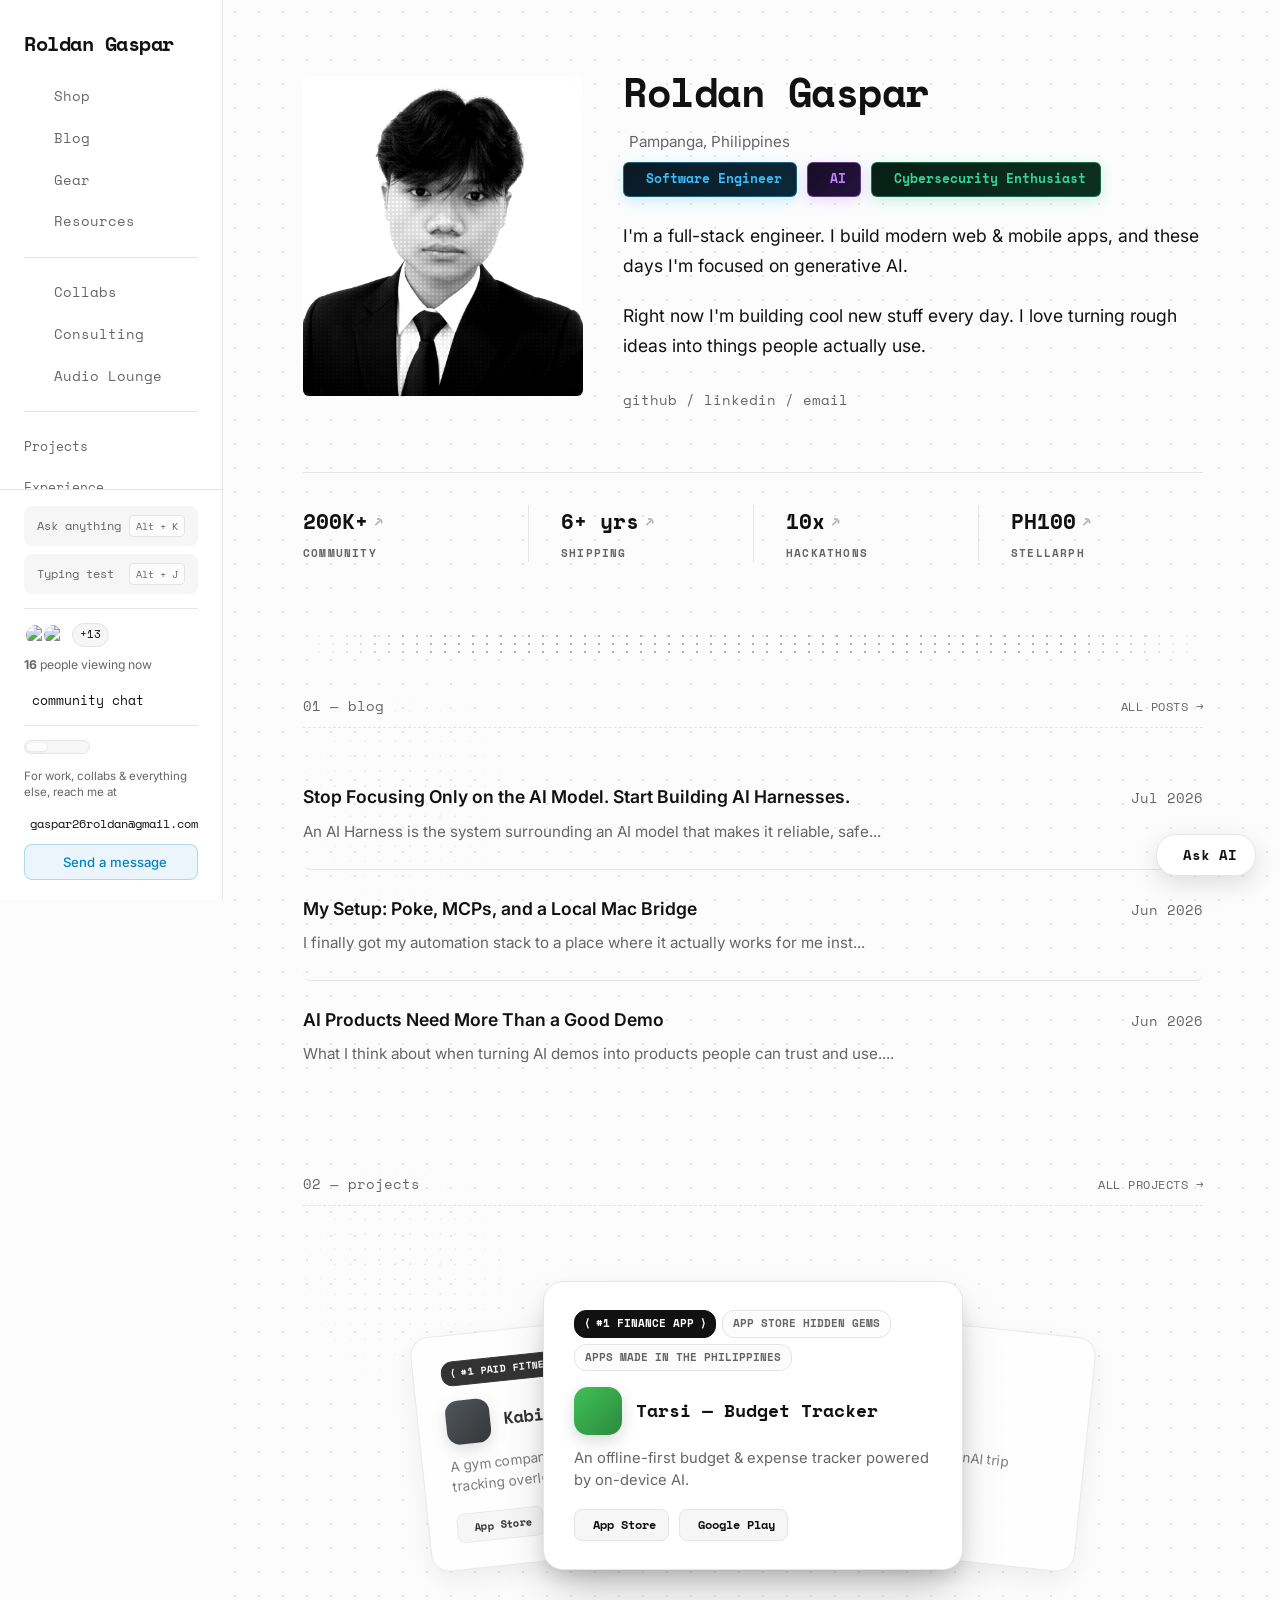
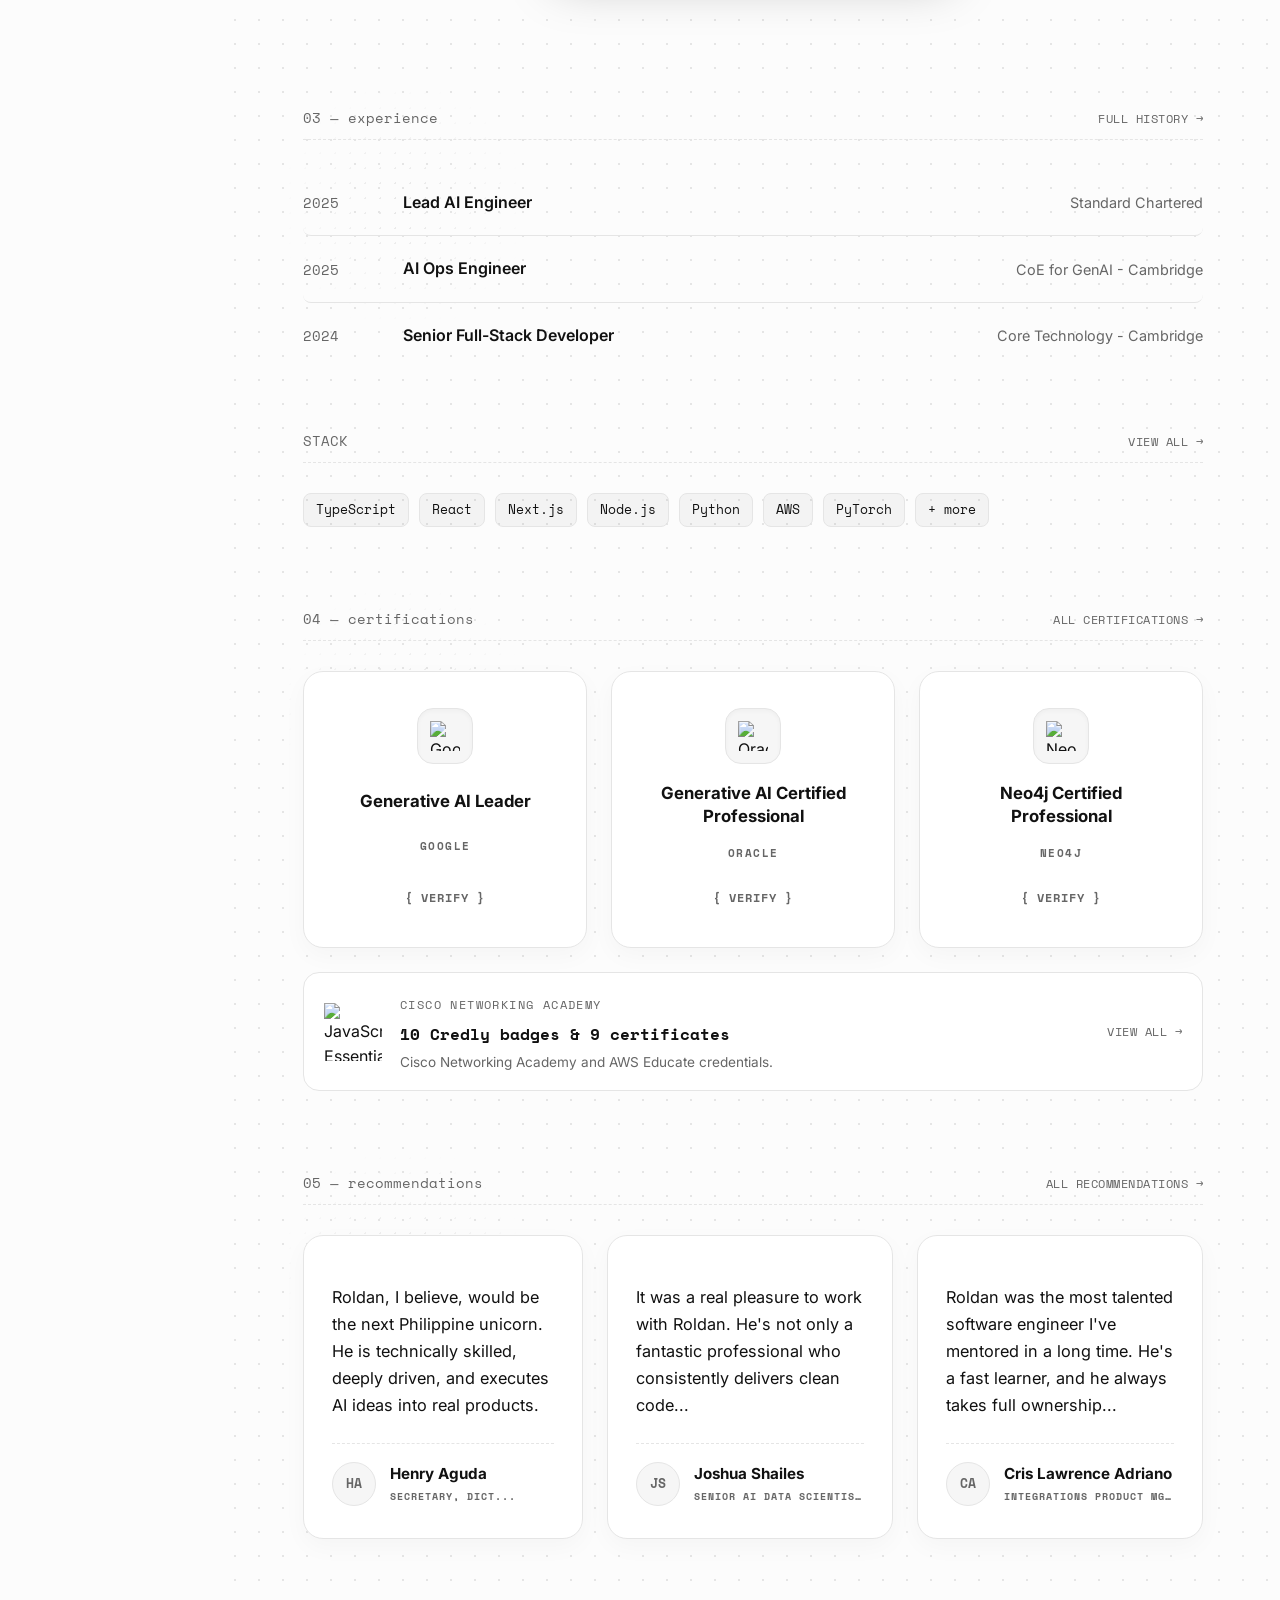
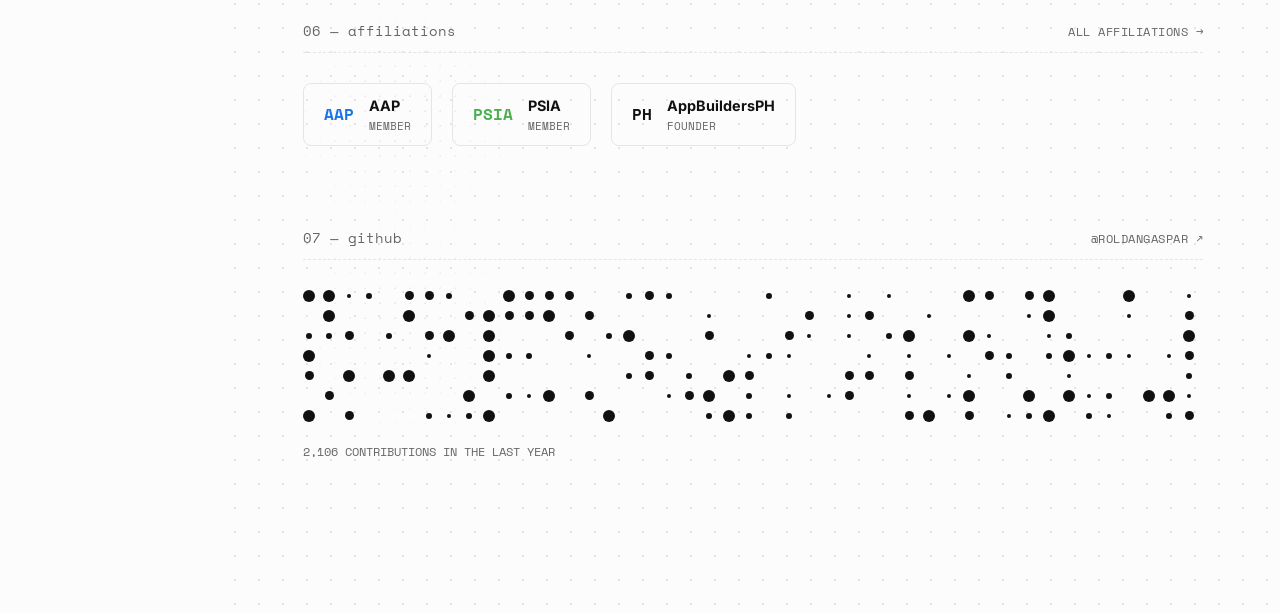
==== index.html @ acbb0603 "feat(phase-2): add dynamic contact form powered by Supabase" ====
<!DOCTYPE html>
<html lang="en" data-theme="light">
<head>
    <meta charset="UTF-8">
    <meta name="viewport" content="width=device-width, initial-scale=1.0">
    <title>Roldan Gaspar - Portfolio</title>
    <meta name="description" content="Roldan Gaspar — Software Engineer, AI, and Cybersecurity enthusiast based in Pampanga, Philippines. Explore projects, certifications, and soundscapes.">
    
    <!-- Open Graph / Facebook / LinkedIn -->
    <meta property="og:type" content="website">
    <meta property="og:url" content="https://roldangaspar.vercel.app/">
    <meta property="og:title" content="Roldan Gaspar - Software Engineer · AI · Cybersecurity">
    <meta property="og:description" content="Portfolio of Roldan Gaspar — Software Engineer, AI, and Cybersecurity enthusiast based in Pampanga, Philippines.">
    <meta property="og:image" content="https://roldangaspar.vercel.app/MyPic.webp">

    <!-- Twitter Cards -->
    <meta name="twitter:card" content="summary_large_image">
    <meta name="twitter:url" content="https://roldangaspar.vercel.app/">
    <meta name="twitter:title" content="Roldan Gaspar - Software Engineer · AI · Cybersecurity">
    <meta name="twitter:description" content="Portfolio of Roldan Gaspar — Software Engineer, AI, and Cybersecurity enthusiast based in Pampanga, Philippines.">
    <meta name="twitter:image" content="https://roldangaspar.vercel.app/MyPic.webp">

    <link rel="icon" type="image/png" href="MyPic.png">
    <link rel="shortcut icon" type="image/png" href="MyPic.png">
    <link rel="apple-touch-icon" href="MyPic.png">
    <link rel="preconnect" href="https://fonts.googleapis.com">
    <link rel="preconnect" href="https://fonts.gstatic.com" crossorigin>
    <link href="https://fonts.googleapis.com/css2?family=Inter:wght@400;500;600&family=Space+Mono:ital,wght@0,400;0,700;1,400&display=swap" rel="stylesheet">
    <script src="https://unpkg.com/@phosphor-icons/web"></script>
    <link rel="stylesheet" href="src/css/main.css">
</head>
<body>
    <!-- Mobile Sticky Top Bar -->
    <header class="mobile-header-bar">
        <a href="#/" class="mobile-logo">Roldan Gaspar</a>
        <div class="mobile-header-actions">
            <button id="mobile-menu-toggle" class="mobile-btn" aria-label="Toggle Navigation Menu">
                <i class="ph ph-list"></i>
            </button>
        </div>
    </header>

    <div class="app-container">
        <!-- Sidebar -->
        <aside class="sidebar">
            <div class="sidebar-header">
                <a href="#/" class="logo-link">
                    <h1>Roldan Gaspar</h1>
                </a>
            </div>
            <div class="sidebar-scrollable">
            
            <nav class="sidebar-nav">
                <ul>
                    <li><a href="#/shop"><span class="icon"><i class="ph ph-shopping-bag"></i></span> Shop</a></li>
                    <li><a href="#/blog"><span class="icon"><i class="ph ph-file-text"></i></span> Blog</a></li>
                    <li><a href="#/gear"><span class="icon"><i class="ph ph-desktop"></i></span> Gear</a></li>
                    <li><a href="#/resources"><span class="icon"><i class="ph ph-books"></i></span> Resources</a></li>
                </ul>
                <div class="nav-divider"></div>
                <ul>
                    <li><a href="#/collabs"><span class="icon"><i class="ph ph-users"></i></span> Collabs</a></li>
                    <li><a href="#/consulting"><span class="icon"><i class="ph ph-briefcase"></i></span> Consulting</a></li>
                    <li><a href="#/audio"><span class="icon"><i class="ph ph-headphones"></i></span> Audio Lounge</a></li>
                </ul>
                <div class="nav-divider"></div>
                <ul class="section-links">
                    <li><a href="#/projects">Projects</a></li>
                    <li><a href="#/experience">Experience</a></li>
                    <li><a href="#/stack">Stack</a></li>
                    <li><a href="#/certifications">Certifications</a></li>
                    <li><a href="#/recommendations">Recommendations</a></li>
                    <li><a href="#affiliations">Affiliations</a></li>
                </ul>
            </nav>
            </div>

            <div class="sidebar-fixed-bottom">
                <div class="sidebar-widgets">
                    <button class="widget-btn">
                    <span>Ask anything</span>
                    <span class="kbd">Alt + K</span>
                </button>
                <button class="widget-btn">
                    <span>Typing test</span>
                    <span class="kbd">Alt + J</span>
                </button>
                </div>

                <div class="sidebar-divider"></div>

                <div class="sidebar-community">
                    <div class="avatars">
                    <img src="https://ui-avatars.com/api/?name=User&background=random" alt="Avatar">
                    <img src="https://ui-avatars.com/api/?name=User2&background=random" alt="Avatar">
                    <span class="avatar-count">+13</span>
                </div>
                <p class="community-status"><strong>16</strong> people viewing now</p>
                <a href="#" class="community-chat-link"><span class="icon"><i class="ph ph-chat-circle"></i></span> community chat</a>
                </div>

                <div class="sidebar-divider"></div>

                <div class="sidebar-footer">
                    <div class="theme-toggles">
                        <div class="theme-group">
                            <button class="theme-btn" data-set-theme="system"><i class="ph ph-desktop"></i></button>
                            <button class="theme-btn active" data-set-theme="light"><i class="ph ph-sun"></i></button>
                            <button class="theme-btn" data-set-theme="dark"><i class="ph ph-moon"></i></button>
                        </div>
                        <button class="theme-btn sound-btn" id="soundscape-toggle-btn" title="Toggle Lo-Fi Ambient Soundscape"><i class="ph ph-speaker-slash"></i></button>
                    </div>
                    <p class="contact-text">For work, collabs & everything else, reach me at</p>
                    <a href="mailto:gaspar26roldan@gmail.com" class="contact-email"><span class="icon"><i class="ph ph-envelope-simple"></i></span> gaspar26roldan@gmail.com</a>
                    <button id="open-contact-modal-btn" class="sidebar-contact-btn">
                        <i class="ph-fill ph-paper-plane-tilt"></i> Send a message
                    </button>
                </div>
            </div>
        </aside>

        <!-- Main Content -->
        <main class="main-content">
            <div class="container">
                
                <!-- Dynamic SPA Content -->
                <div id="router-view"></div>
            </div>
        </main>
    </div>

    <!-- Floating AI Chatbot Widget -->
    <div class="ai-widget-container">
        <button id="ai-widget-btn" class="ai-widget-trigger" aria-label="Ask Roldan's AI Assistant">
            <i class="ph-fill ph-sparkle"></i>
            <span class="ai-label">Ask AI</span>
        </button>

        <div id="ai-chat-drawer" class="ai-chat-drawer">
            <div class="ai-drawer-header">
                <div class="ai-avatar">
                    <i class="ph-fill ph-robot"></i>
                </div>
                <div class="ai-title-info">
                    <h3>Roldan's AI Assistant</h3>
                    <span class="online-status">● Online</span>
                </div>
                <button id="ai-drawer-close" class="ai-close-btn"><i class="ph ph-x"></i></button>
            </div>
            
            <div id="ai-chat-messages" class="ai-chat-messages">
                <div class="ai-msg bot">
                    👋 Hi! I'm Roldan's AI Assistant. Ask me anything about his experience, projects, skills, or shop templates!
                </div>
                <div class="ai-chips">
                    <button class="chip-btn" data-q="What are Roldan's top skills?">⚡ Top Skills</button>
                    <button class="chip-btn" data-q="What projects has Roldan built?">🚀 Top Projects</button>
                    <button class="chip-btn" data-q="How can I contact Roldan?">📧 Contact Info</button>
                    <button class="chip-btn" data-q="Is Roldan available for consulting?">💼 Consulting</button>
                </div>
            </div>

            <div class="ai-drawer-footer">
                <input type="text" id="ai-user-input" placeholder="Ask AI about Roldan..." maxlength="100">
                <button id="ai-send-btn"><i class="ph-fill ph-paper-plane-right"></i></button>
            </div>
        </div>
    </div>

    <script src="https://cdn.jsdelivr.net/npm/@supabase/supabase-js@2"></script>
    <script src="src/js/data.js"></script>
    <script src="src/js/components/github-graph.js"></script>
    <script src="src/js/utils/audio.js"></script>
    <script src="src/js/utils/scroll.js"></script>
    <script src="src/js/utils/effects.js"></script>
    <script src="src/js/utils/theme.js"></script>
    <script src="src/js/utils/supabase-client.js"></script>
    <script src="src/js/utils/modals.js"></script>
    <script src="src/js/utils/ai-bot.js"></script>
    <script src="src/js/utils/command-palette.js"></script>
    <script src="src/js/views/home.js"></script>
    <script src="src/js/views/projects-all.js"></script>
    <script src="src/js/views/project-detail.js"></script>
    <script src="src/js/views/experience-all.js"></script>
    <script src="src/js/views/stack-all.js"></script>
    <script src="src/js/views/certifications-all.js"></script>
    <script src="src/js/views/recommendations-all.js"></script>
    <script src="src/js/views/shop.js"></script>
    <script src="src/js/views/shop-detail.js"></script>
    <script src="src/js/views/blog.js"></script>
    <script src="src/js/views/gear.js"></script>
    <script src="src/js/views/resources.js"></script>
    <script src="src/js/views/collabs.js"></script>
    <script src="src/js/views/consulting.js"></script>
    <script src="src/js/views/audio-lounge.js"></script>
    <script src="src/js/router.js"></script>
    <script src="src/js/app.js"></script>
</body>
</html>
---- src/css/main.css ----
/* ==========================================
   MASTER STYLESHEET
   ========================================== */

@import 'tokens.css';
@import 'layout.css';
@import 'components.css';
@import 'views.css';
@import 'animations.css';
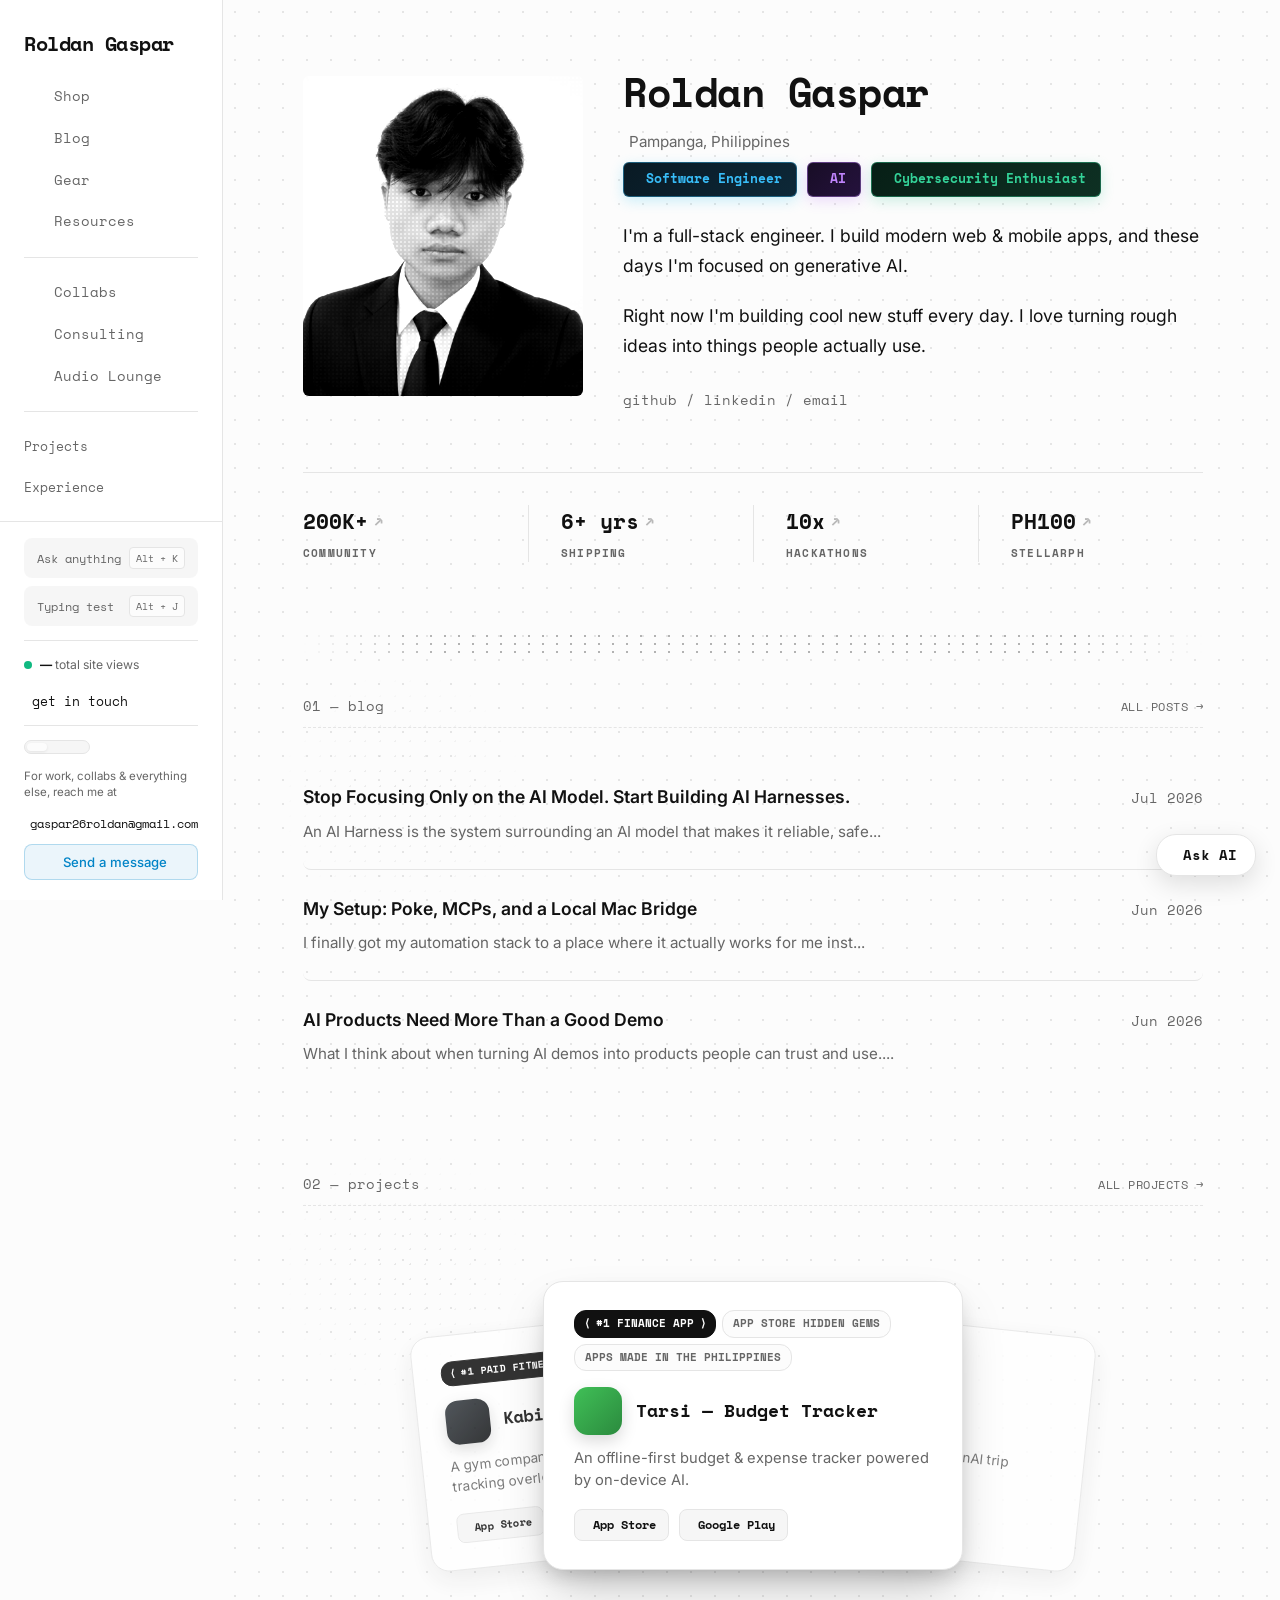
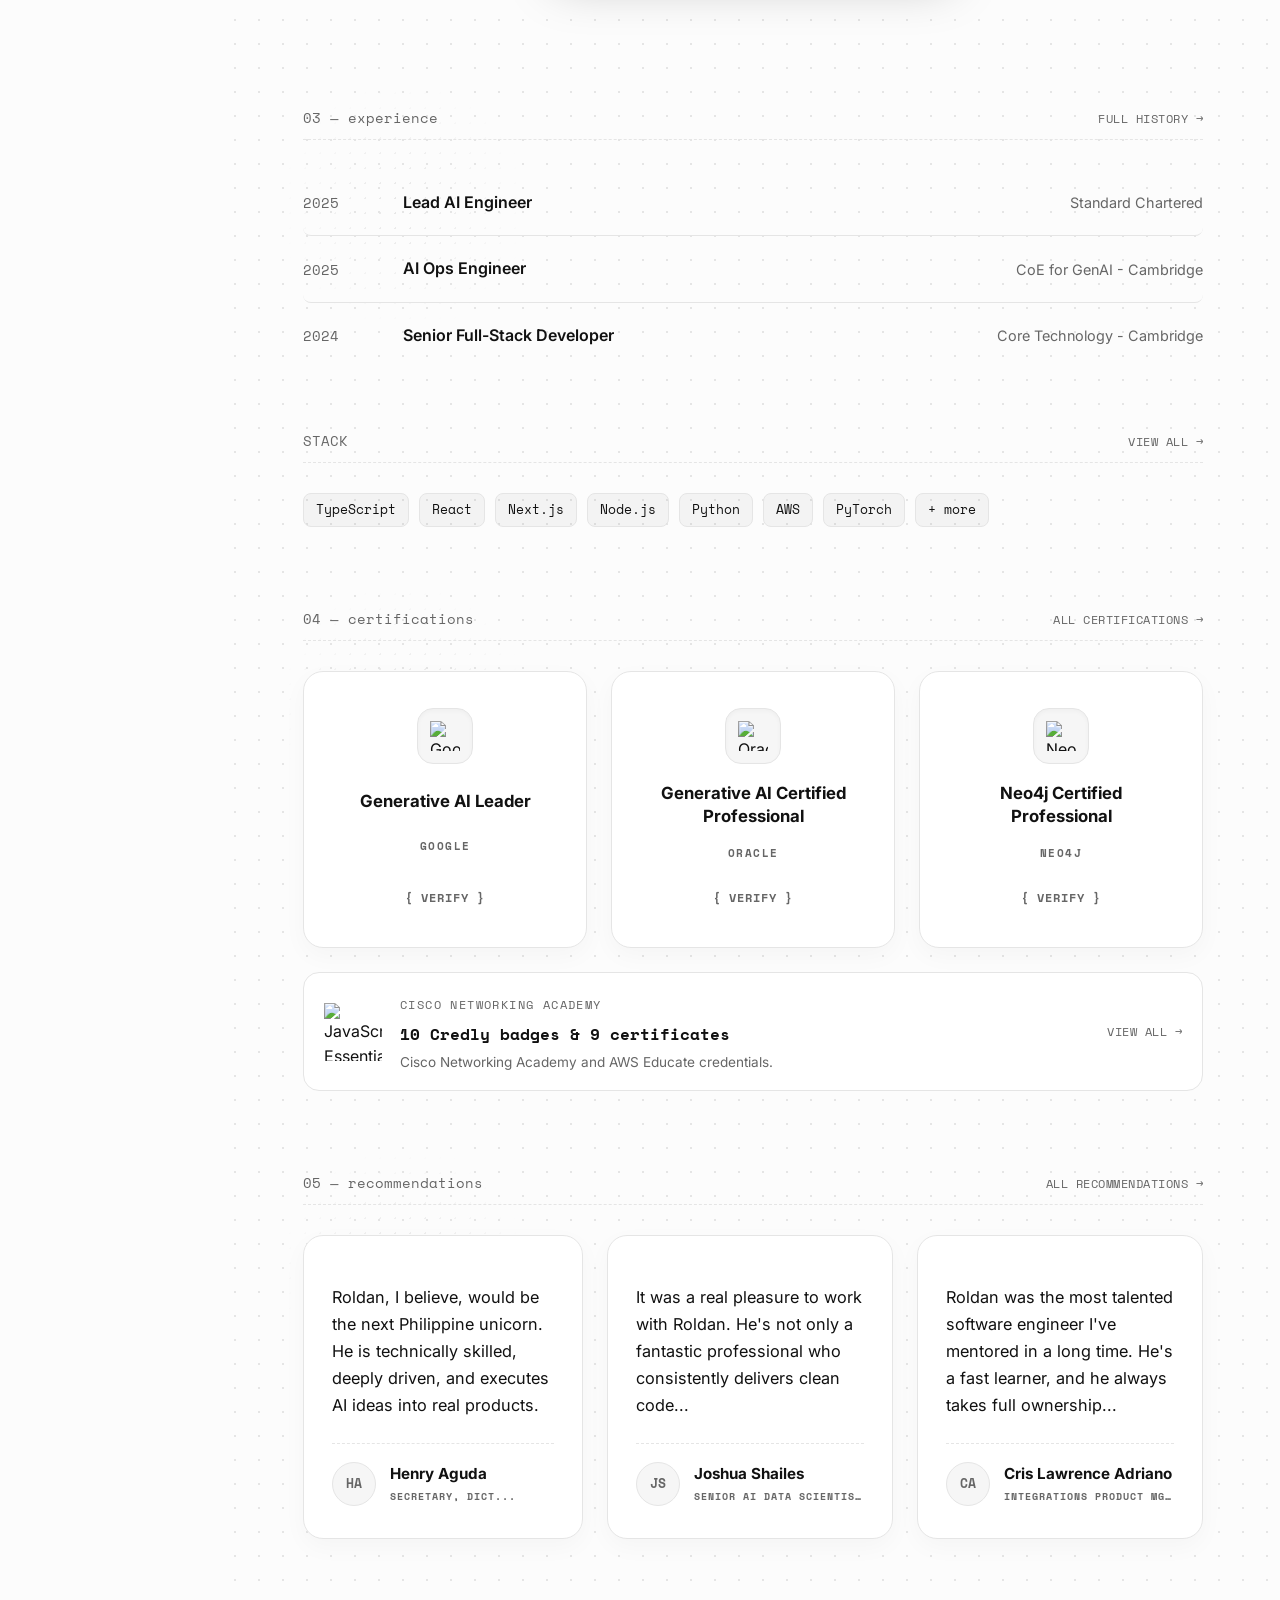
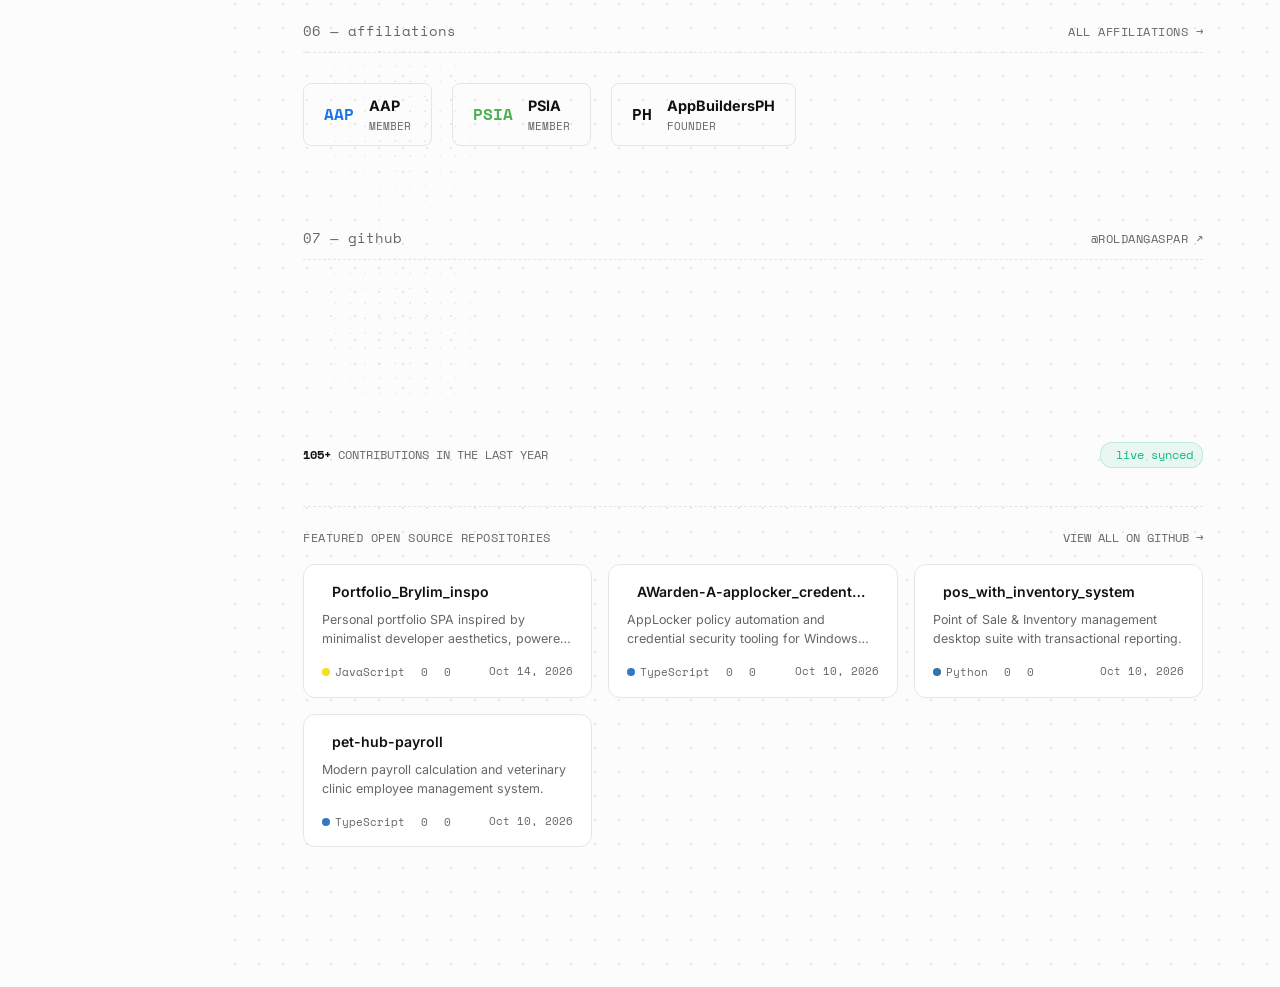
==== commit 843ab73f: "feat(phase-3): add real visitor counter and live GitHub activity integration" ====
--- a/index.html
+++ b/index.html
@@ -90,13 +90,13 @@
                 <div class="sidebar-divider"></div>
 
                 <div class="sidebar-community">
-                    <div class="avatars">
-                    <img src="https://ui-avatars.com/api/?name=User&background=random" alt="Avatar">
-                    <img src="https://ui-avatars.com/api/?name=User2&background=random" alt="Avatar">
-                    <span class="avatar-count">+13</span>
-                </div>
-                <p class="community-status"><strong>16</strong> people viewing now</p>
-                <a href="#" class="community-chat-link"><span class="icon"><i class="ph ph-chat-circle"></i></span> community chat</a>
+                    <div class="community-status-row">
+                        <span class="pulse-indicator" title="Live Analytics Active"></span>
+                        <p class="community-status"><strong id="site-visitor-counter">—</strong> total site views</p>
+                    </div>
+                    <button class="community-chat-link" id="sidebar-quick-chat-btn" data-open-contact="General Inquiry">
+                        <span class="icon"><i class="ph ph-chat-circle"></i></span> get in touch
+                    </button>
                 </div>
 
                 <div class="sidebar-divider"></div>
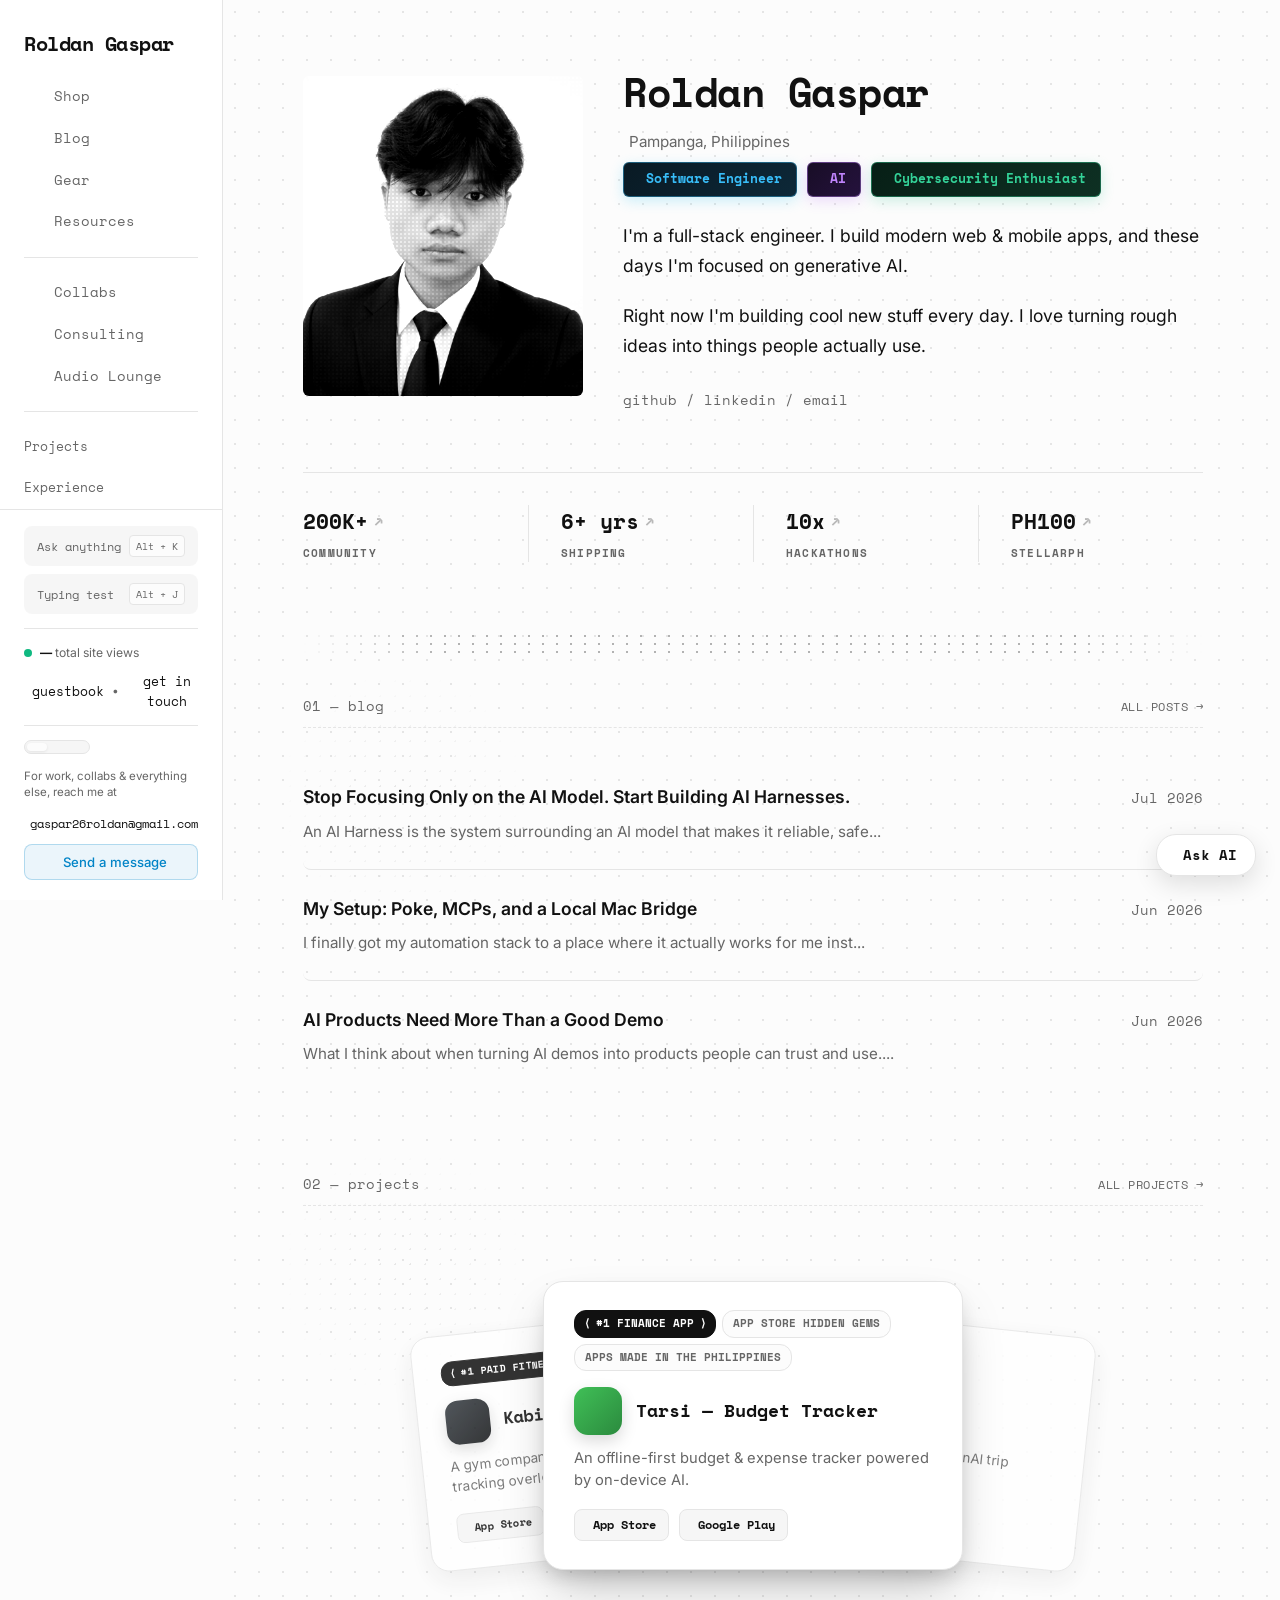
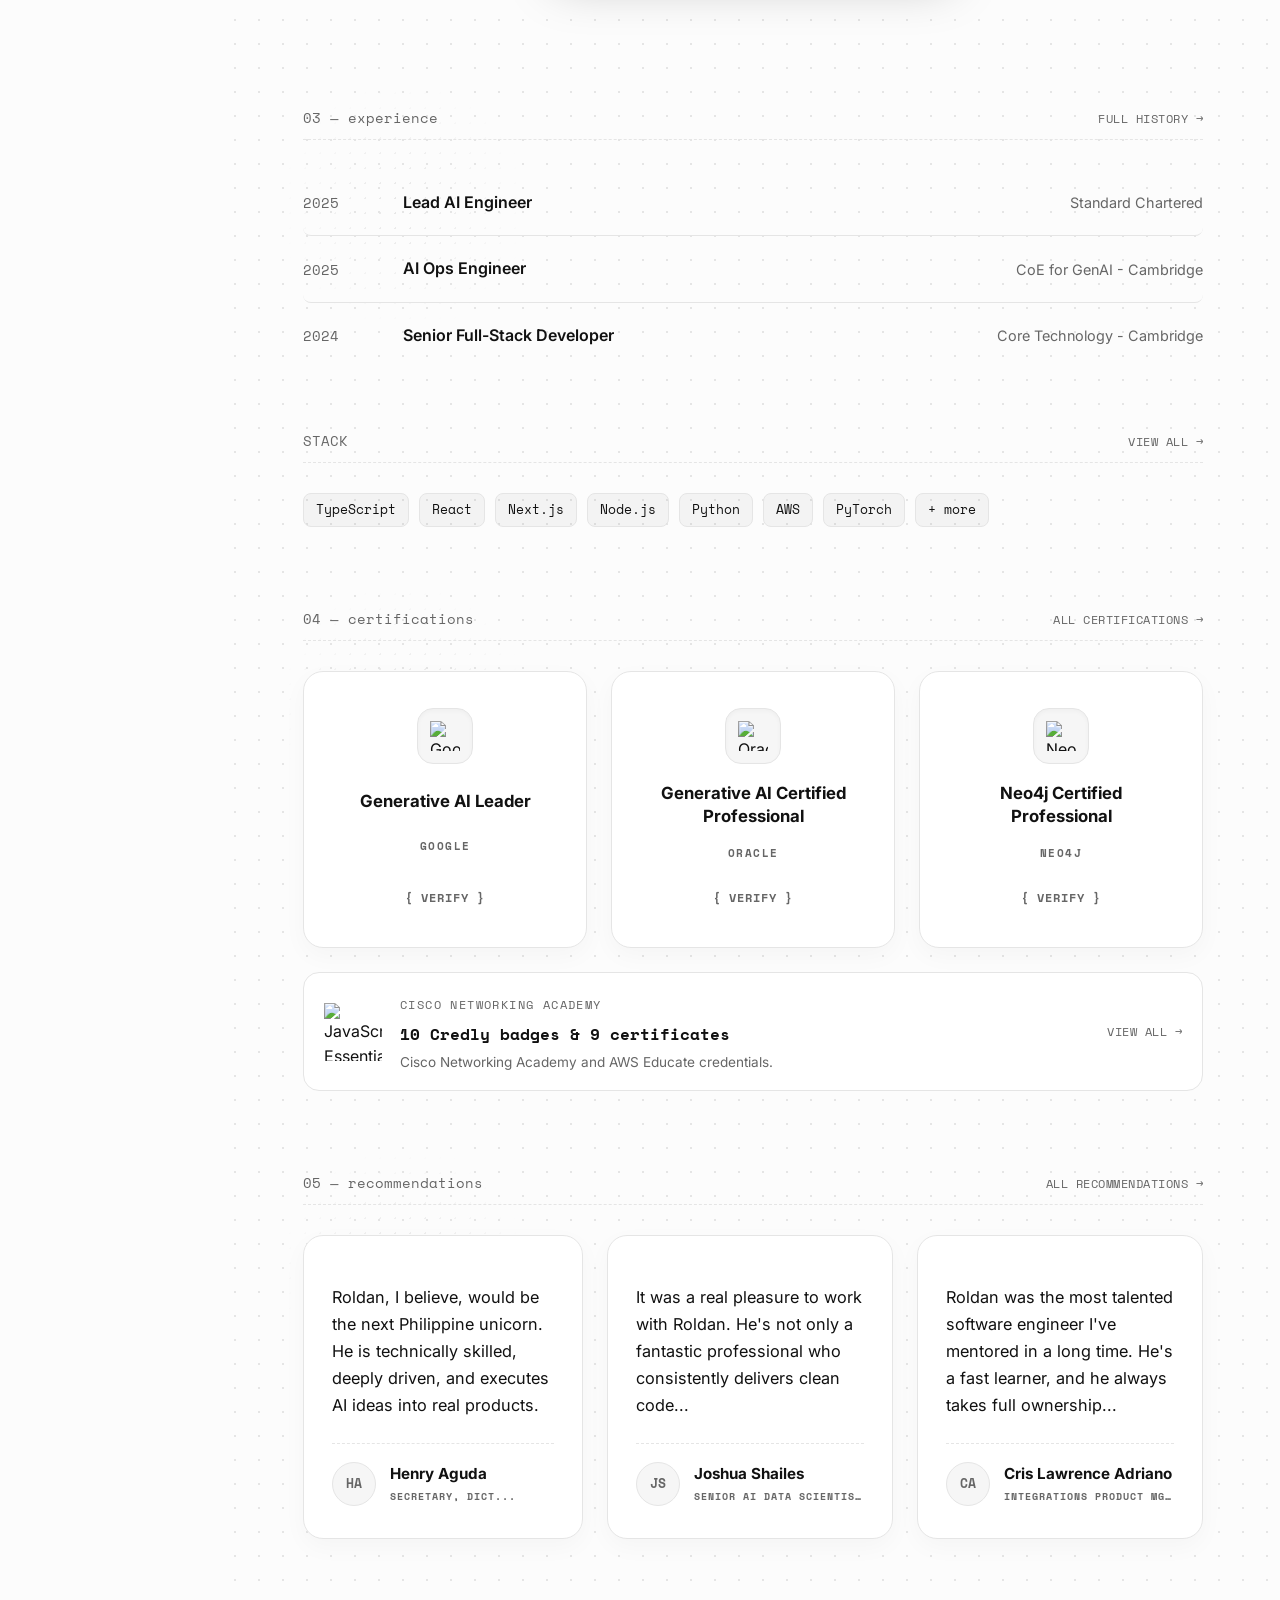
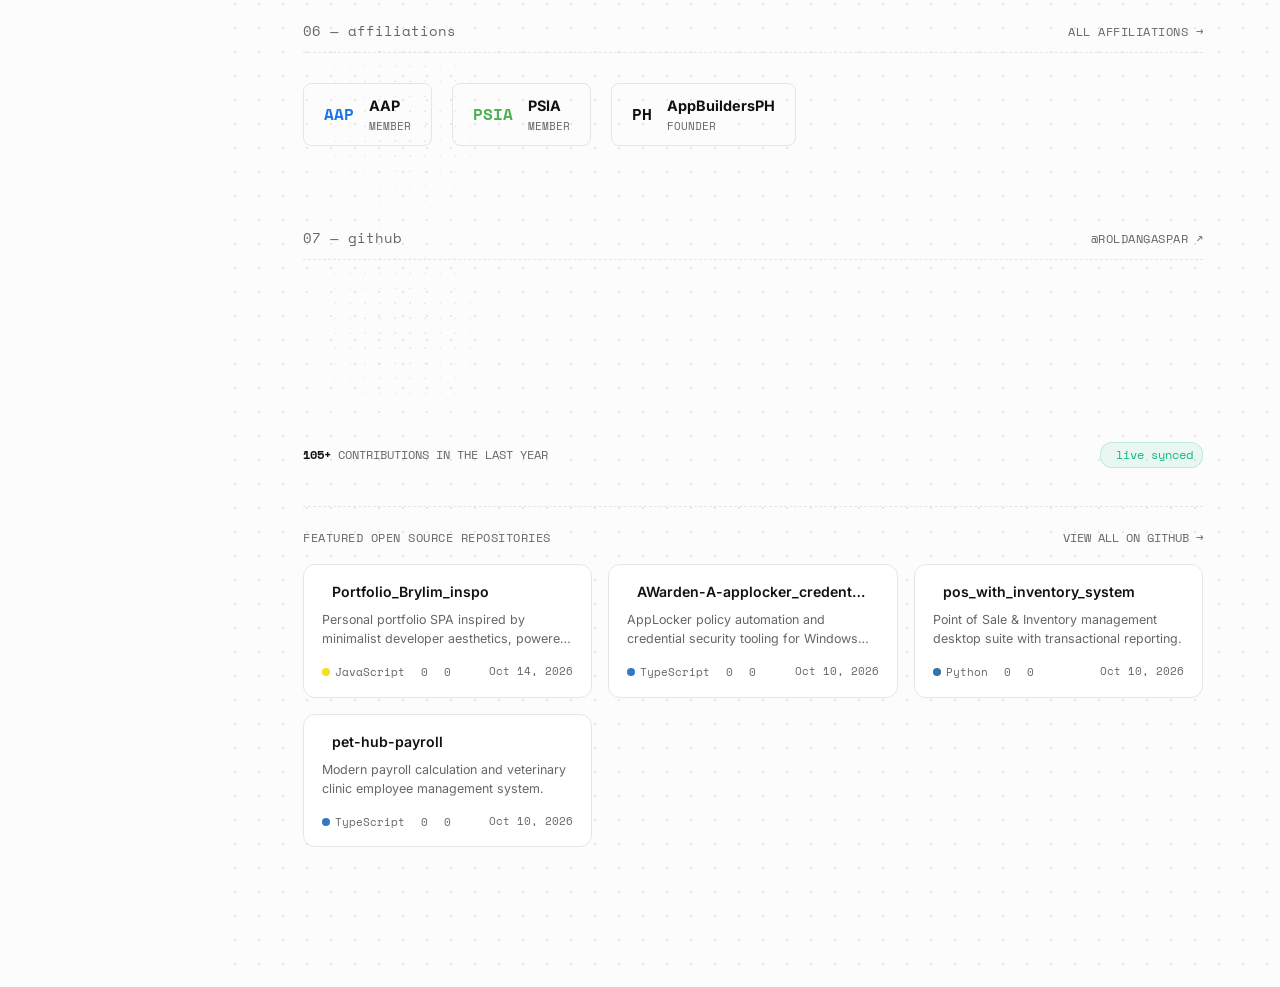
==== commit 0305620a: "feat(phase-5): add interactive developer guestbook and binaural audio soundscape" ====
--- a/index.html
+++ b/index.html
@@ -94,9 +94,15 @@
                         <span class="pulse-indicator" title="Live Analytics Active"></span>
                         <p class="community-status"><strong id="site-visitor-counter">—</strong> total site views</p>
                     </div>
-                    <button class="community-chat-link" id="sidebar-quick-chat-btn" data-open-contact="General Inquiry">
-                        <span class="icon"><i class="ph ph-chat-circle"></i></span> get in touch
-                    </button>
+                    <div class="community-action-row">
+                        <button class="community-chat-link" id="sidebar-guestbook-btn" title="View & Sign Developer Guestbook">
+                            <span class="icon"><i class="ph ph-book-bookmark"></i></span> guestbook
+                        </button>
+                        <span class="community-sep">&bull;</span>
+                        <button class="community-chat-link" id="sidebar-quick-chat-btn" data-open-contact="General Inquiry">
+                            <span class="icon"><i class="ph ph-chat-circle"></i></span> get in touch
+                        </button>
+                    </div>
                 </div>
 
                 <div class="sidebar-divider"></div>
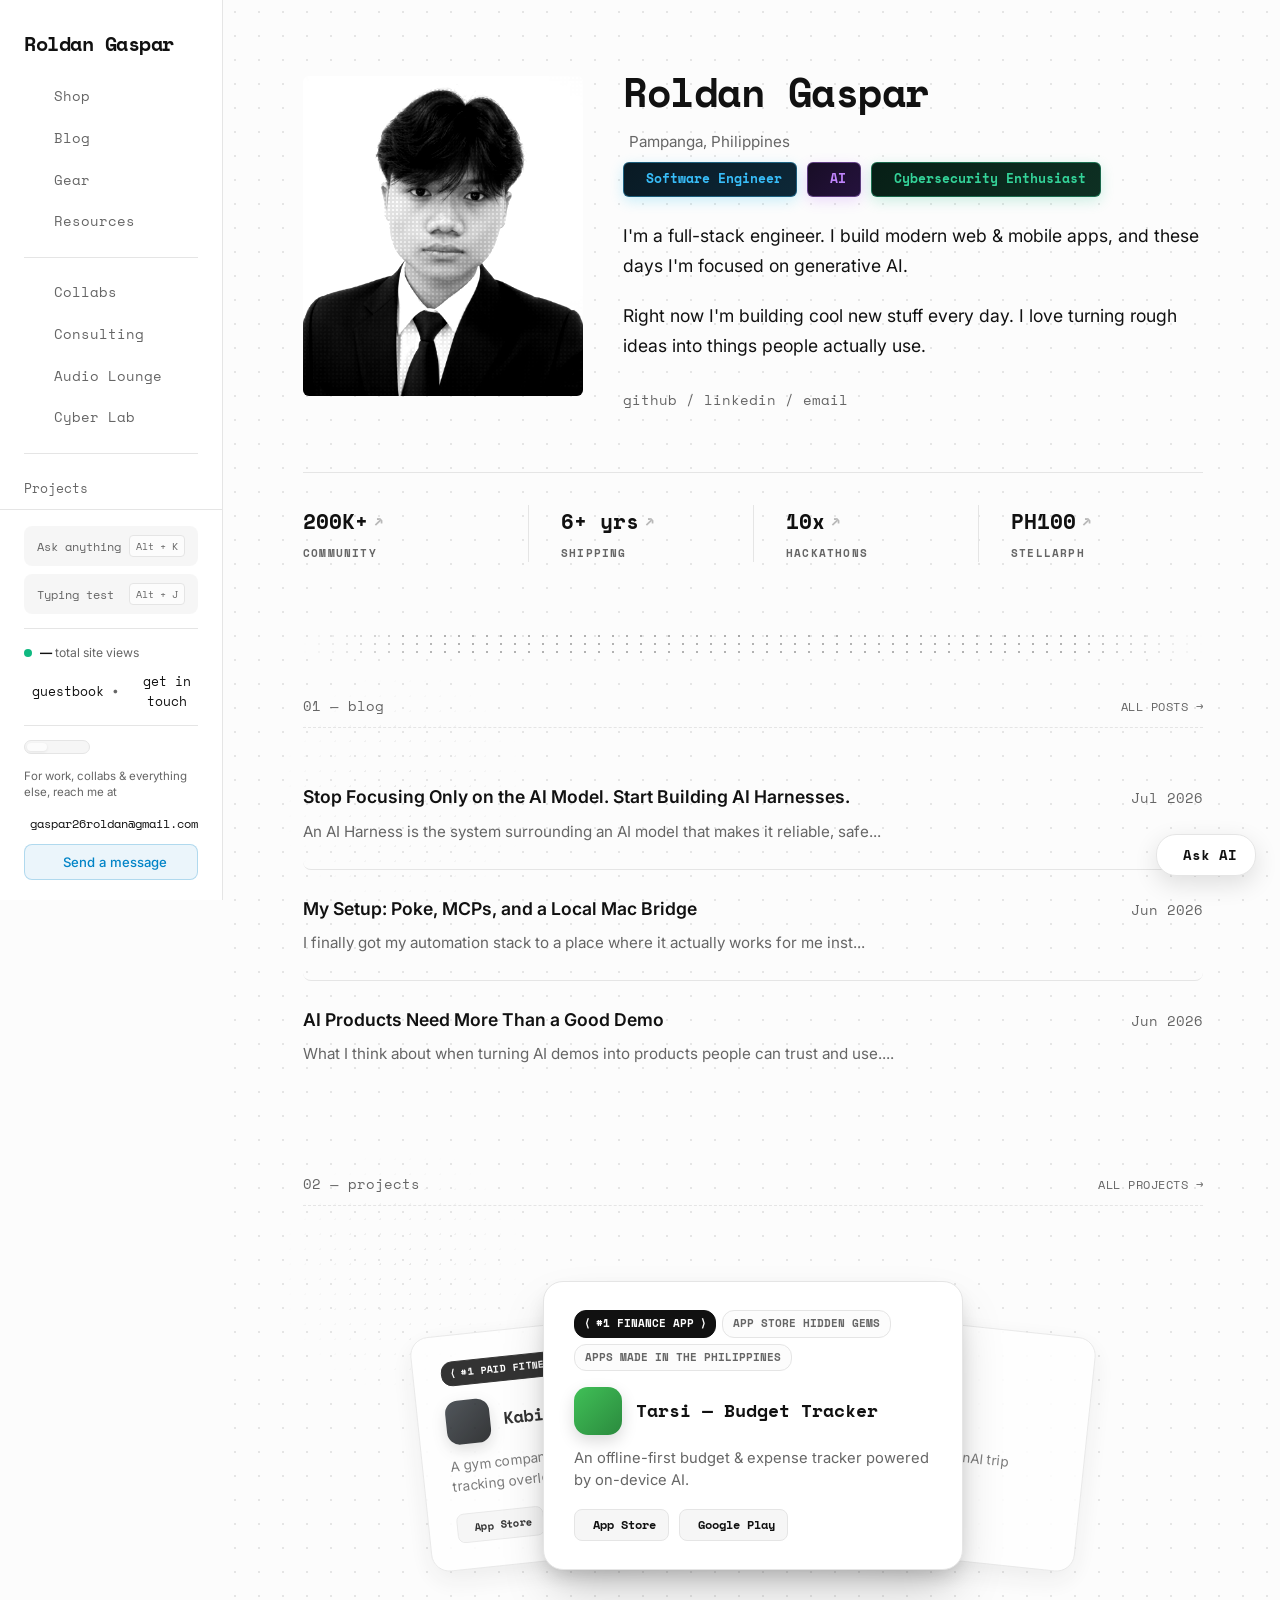
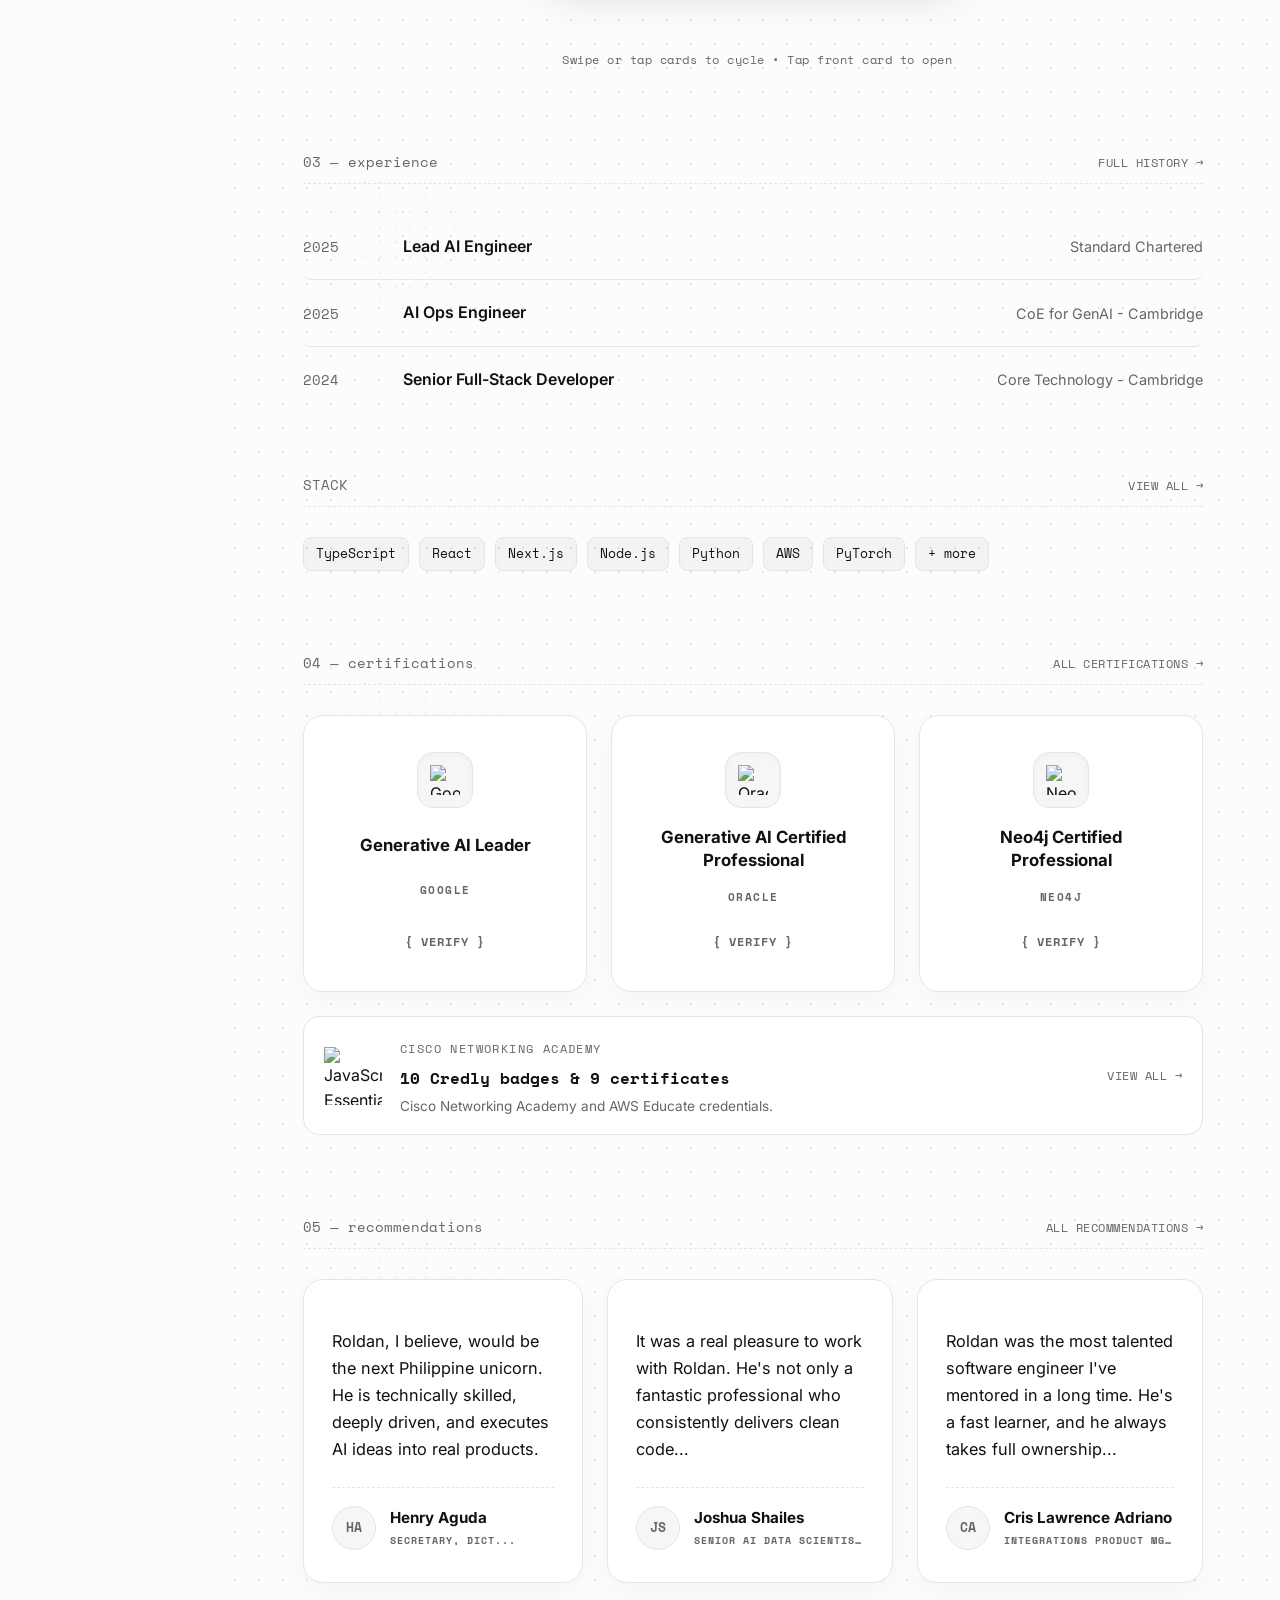
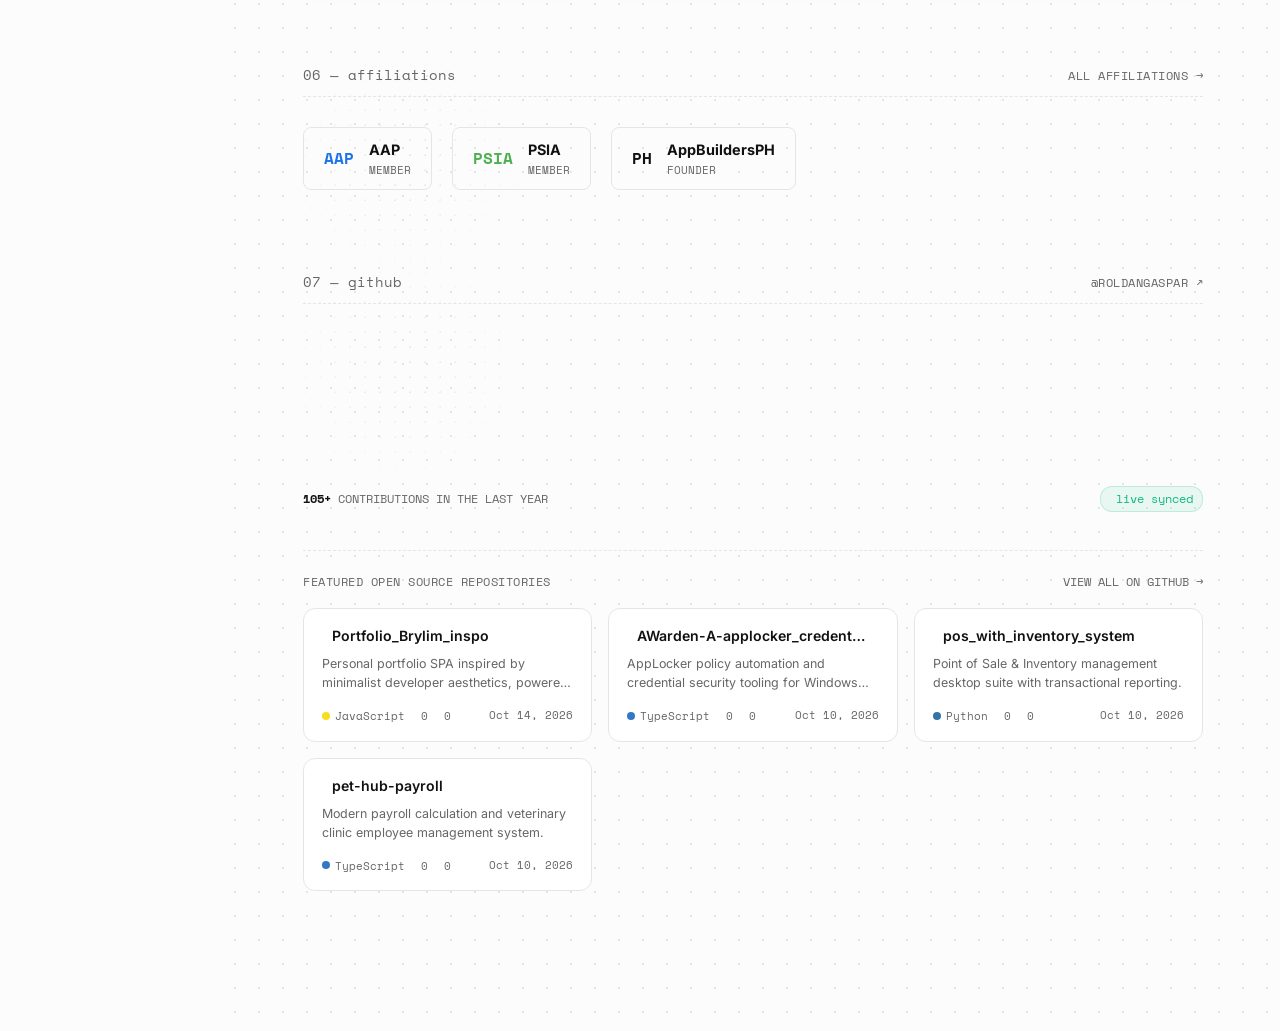
==== commit d505efb0: "feat(ui): add interactive CyberOps & Network Defense Lab (#/cyber-lab)" ====
--- a/index.html
+++ b/index.html
@@ -62,6 +62,7 @@
                     <li><a href="#/collabs"><span class="icon"><i class="ph ph-users"></i></span> Collabs</a></li>
                     <li><a href="#/consulting"><span class="icon"><i class="ph ph-briefcase"></i></span> Consulting</a></li>
                     <li><a href="#/audio"><span class="icon"><i class="ph ph-headphones"></i></span> Audio Lounge</a></li>
+                    <li><a href="#/cyber-lab"><span class="icon"><i class="ph ph-shield-check"></i></span> Cyber Lab</a></li>
                 </ul>
                 <div class="nav-divider"></div>
                 <ul class="section-links">
@@ -199,6 +200,7 @@
     <script src="src/js/views/collabs.js"></script>
     <script src="src/js/views/consulting.js"></script>
     <script src="src/js/views/audio-lounge.js"></script>
+    <script src="src/js/views/cyber-lab.js"></script>
     <script src="src/js/router.js"></script>
     <script src="src/js/app.js"></script>
 </body>
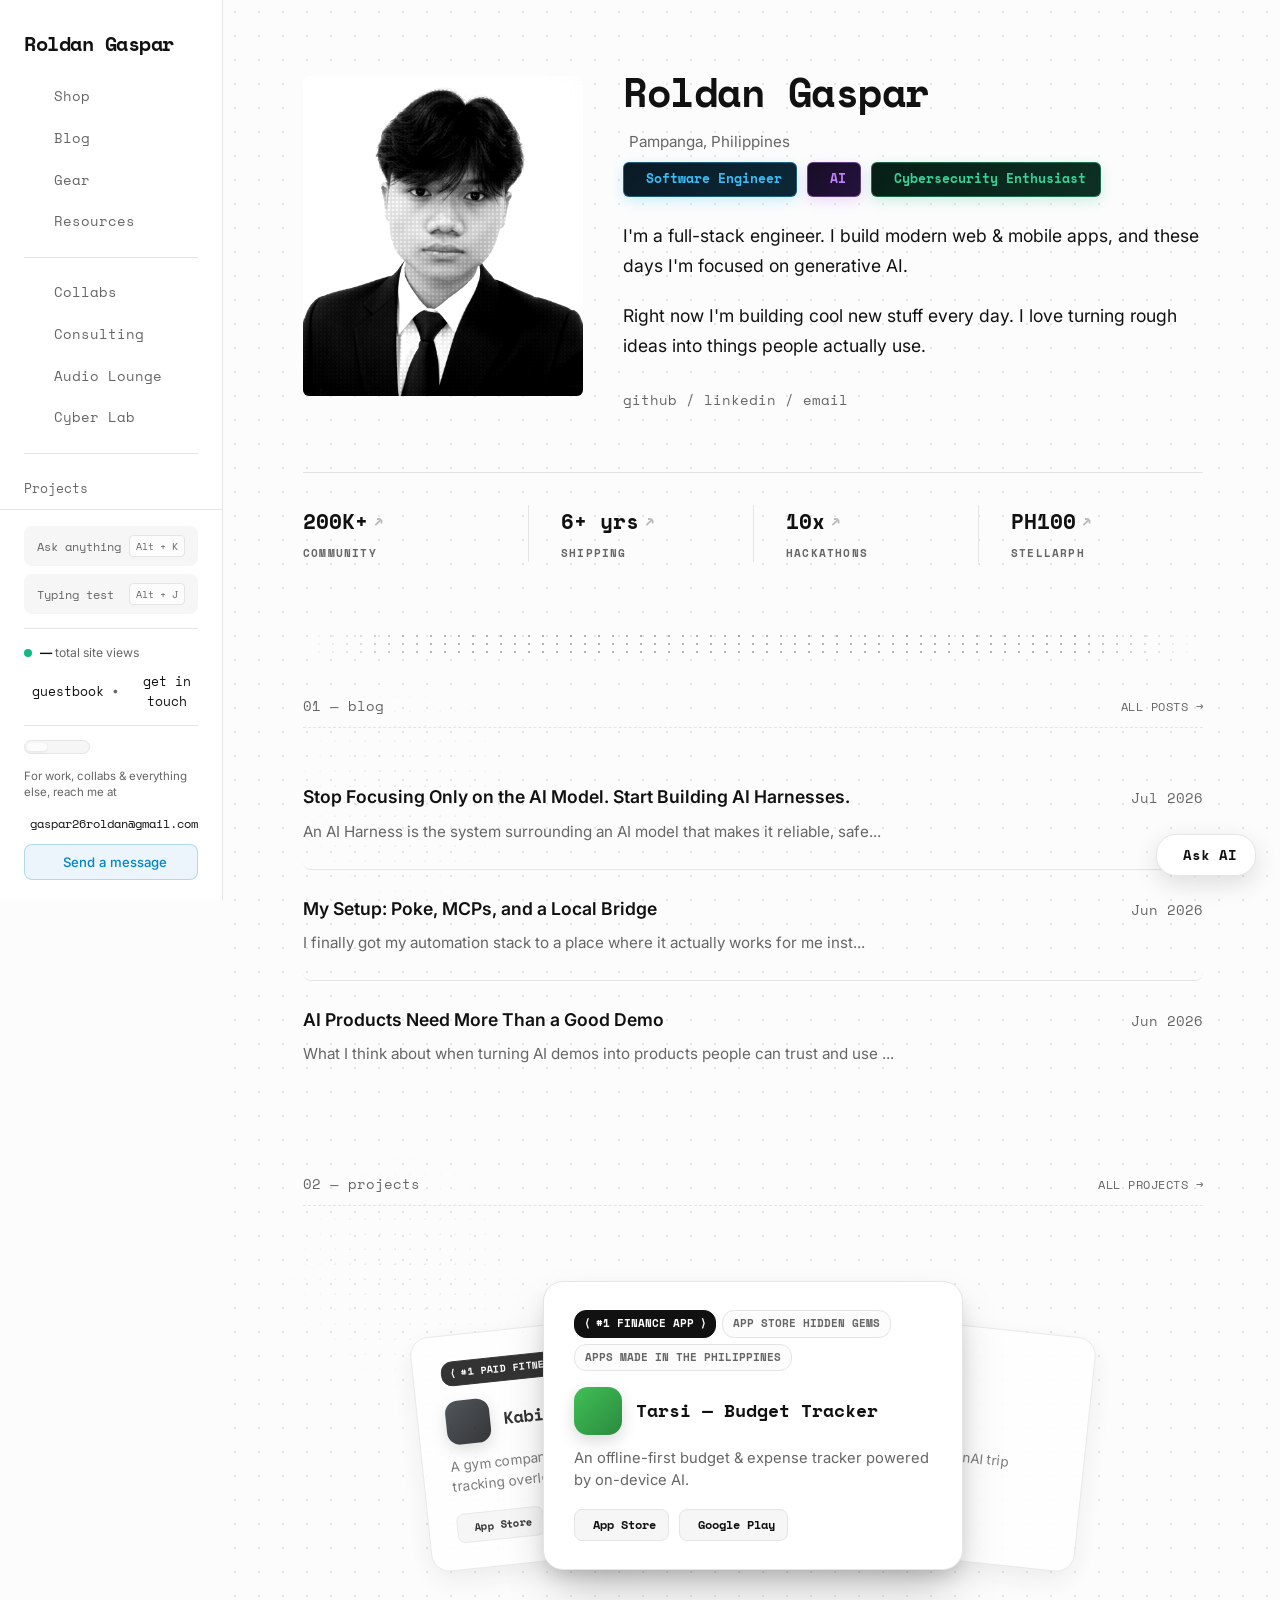
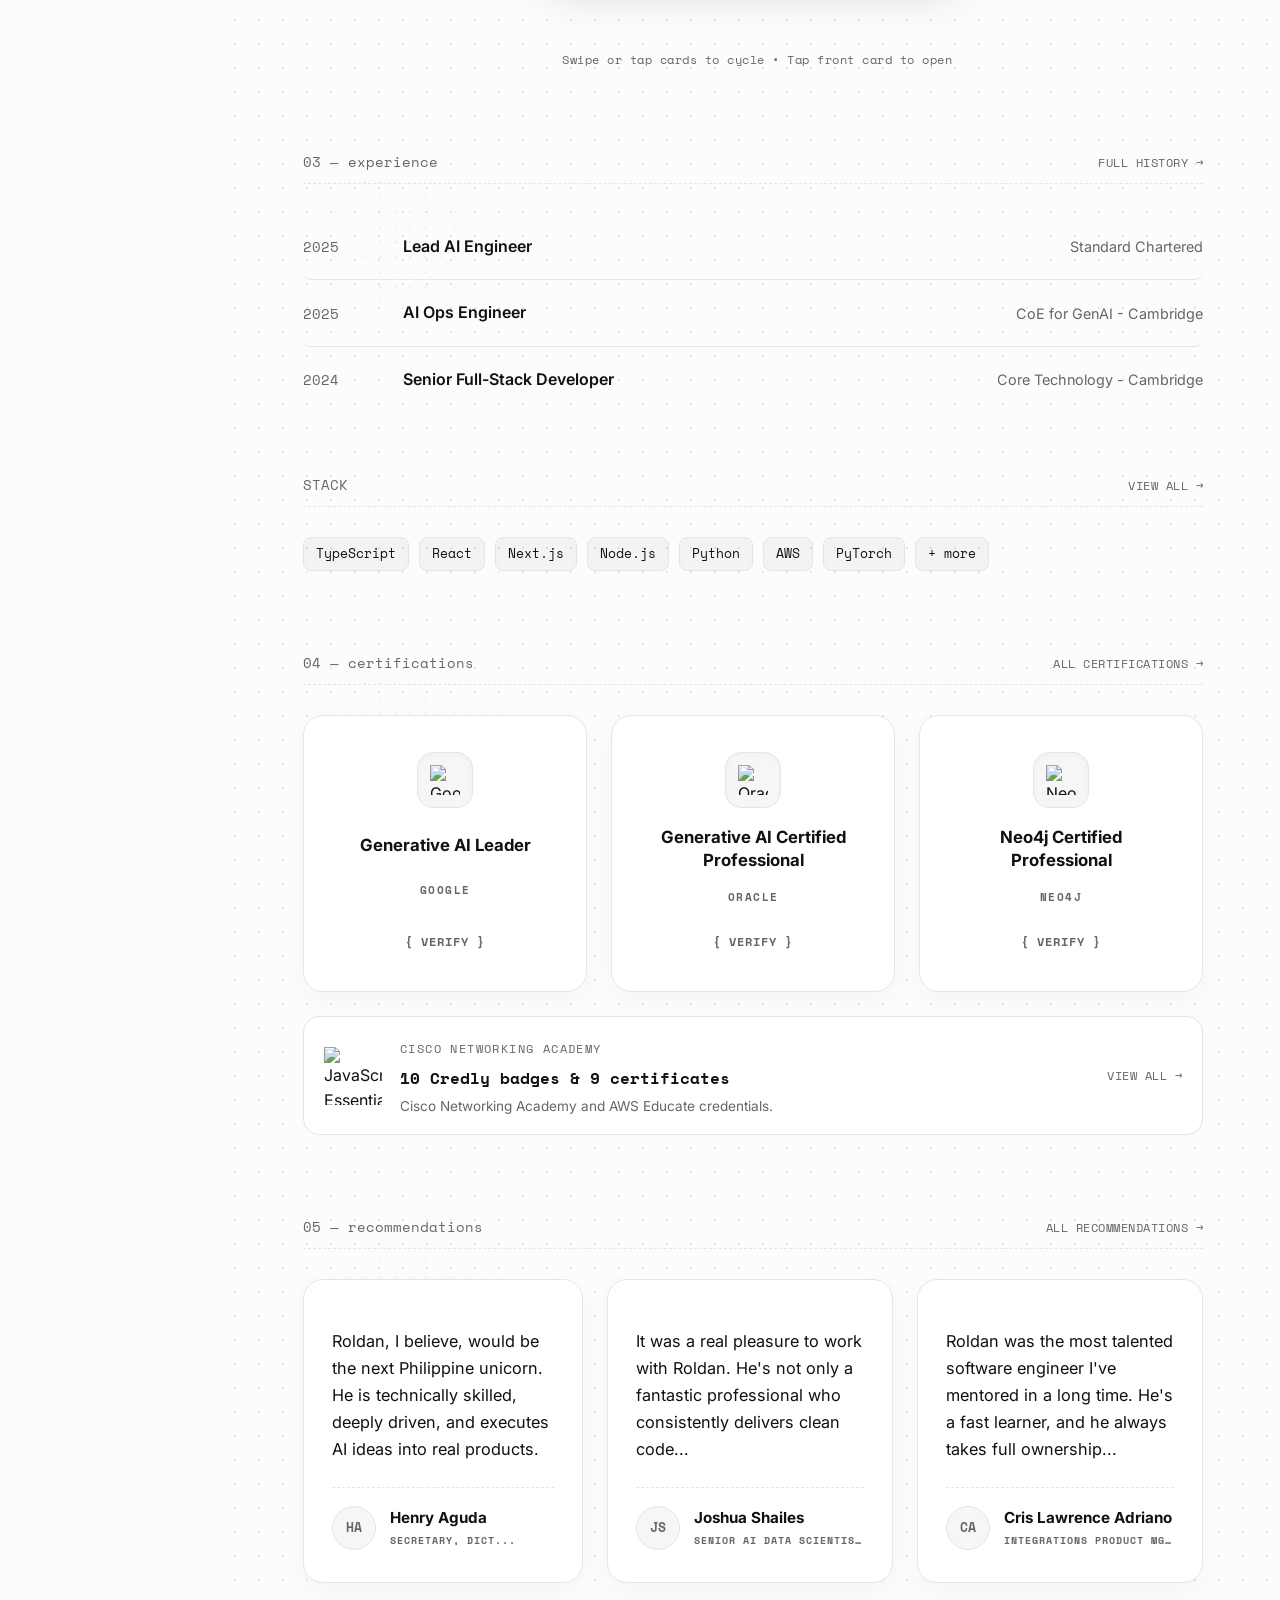
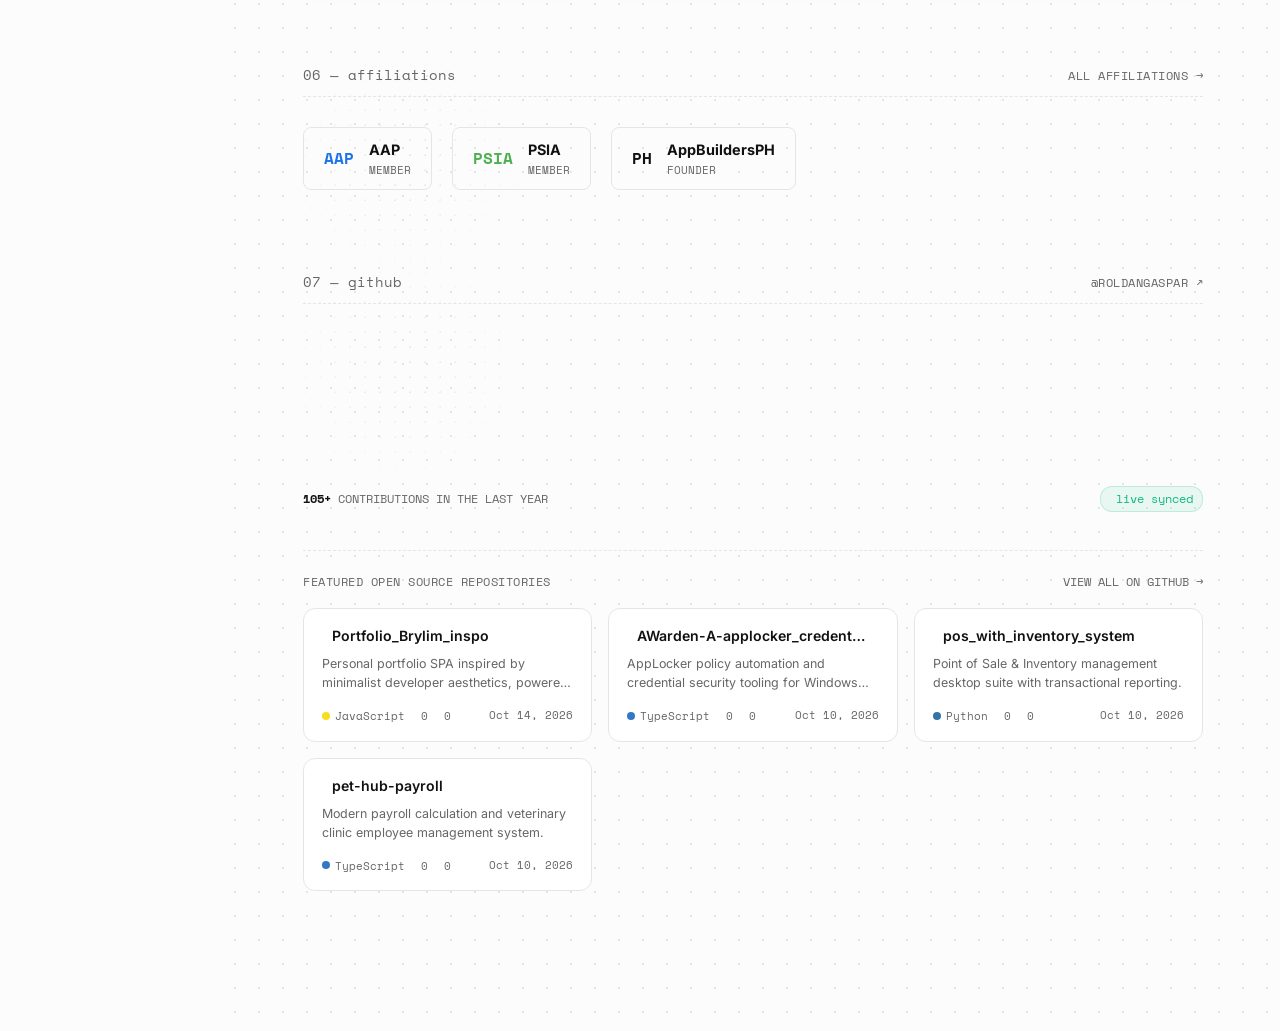
==== commit 7d6edab5: "feat(blog): add interactive blog reader (#/blog/:id) and category filtering" ====
--- a/index.html
+++ b/index.html
@@ -195,6 +195,7 @@
     <script src="src/js/views/shop.js"></script>
     <script src="src/js/views/shop-detail.js"></script>
     <script src="src/js/views/blog.js"></script>
+    <script src="src/js/views/blog-detail.js"></script>
     <script src="src/js/views/gear.js"></script>
     <script src="src/js/views/resources.js"></script>
     <script src="src/js/views/collabs.js"></script>
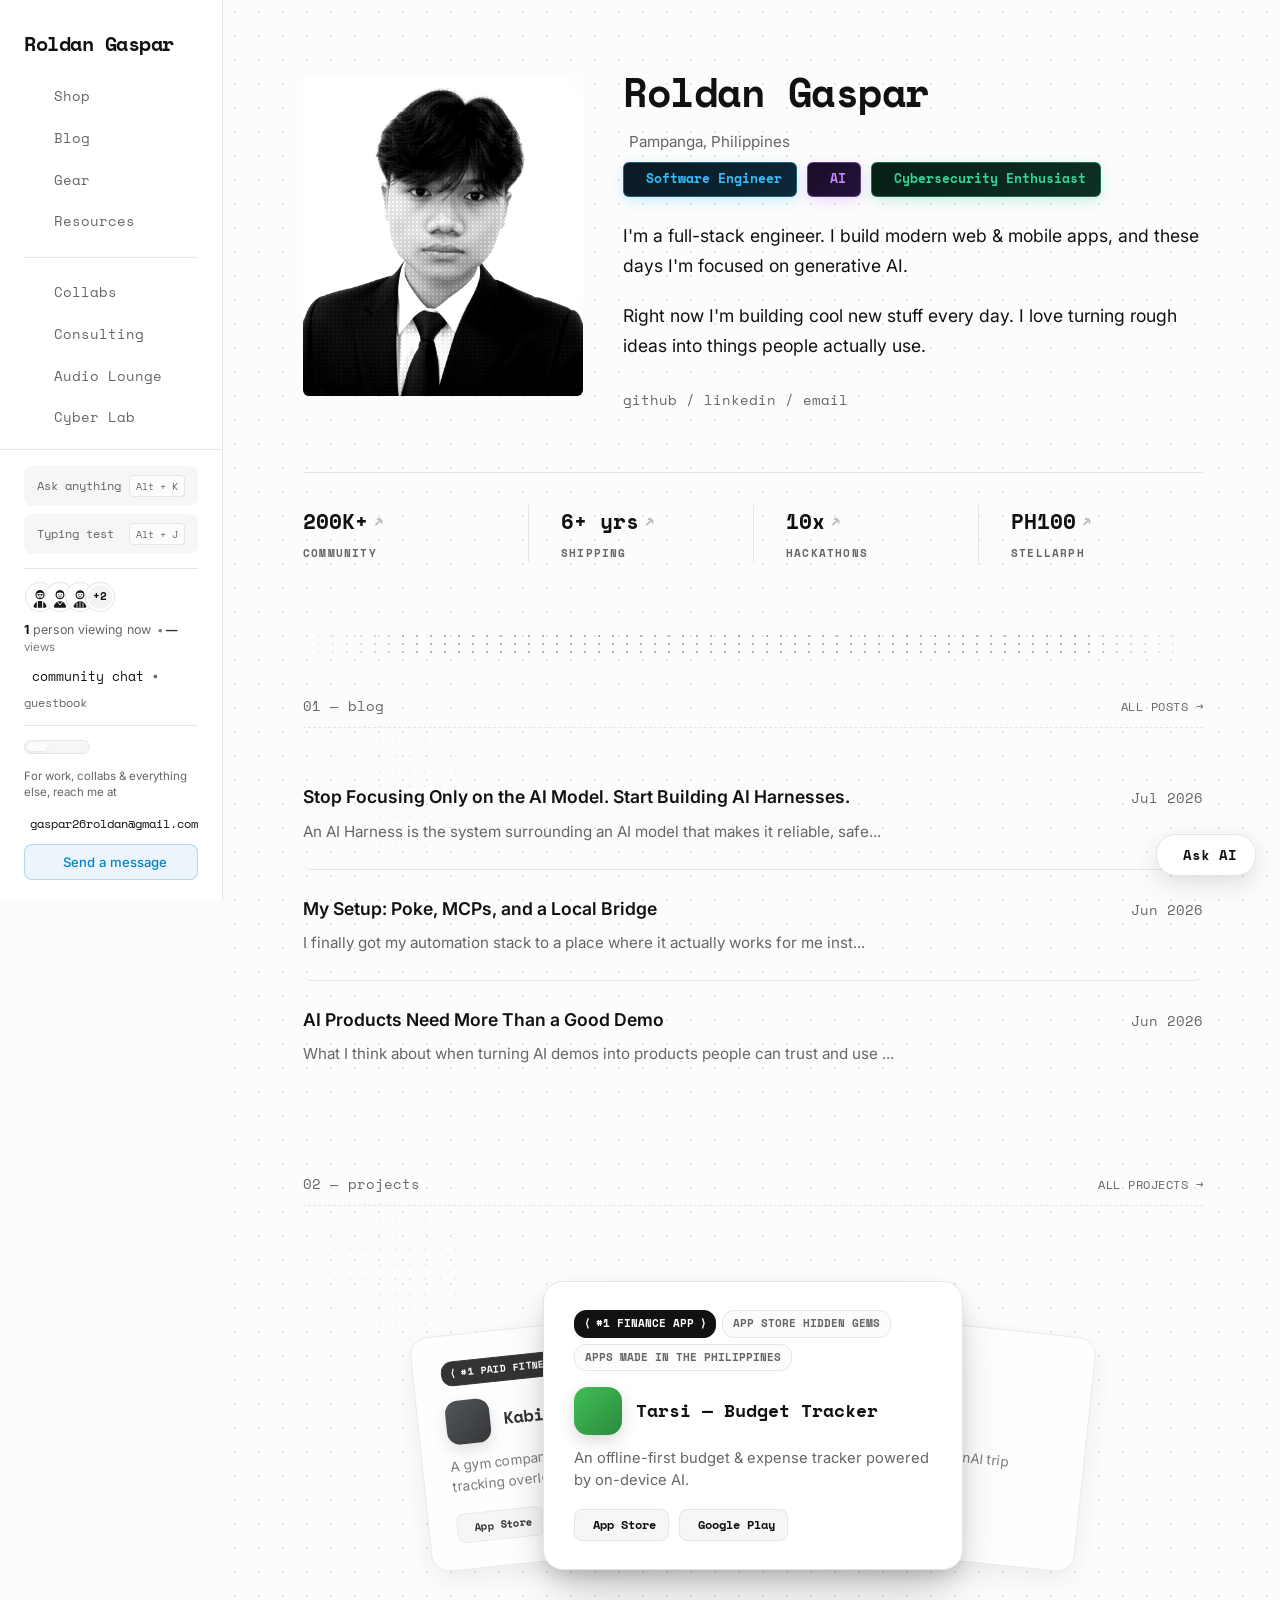
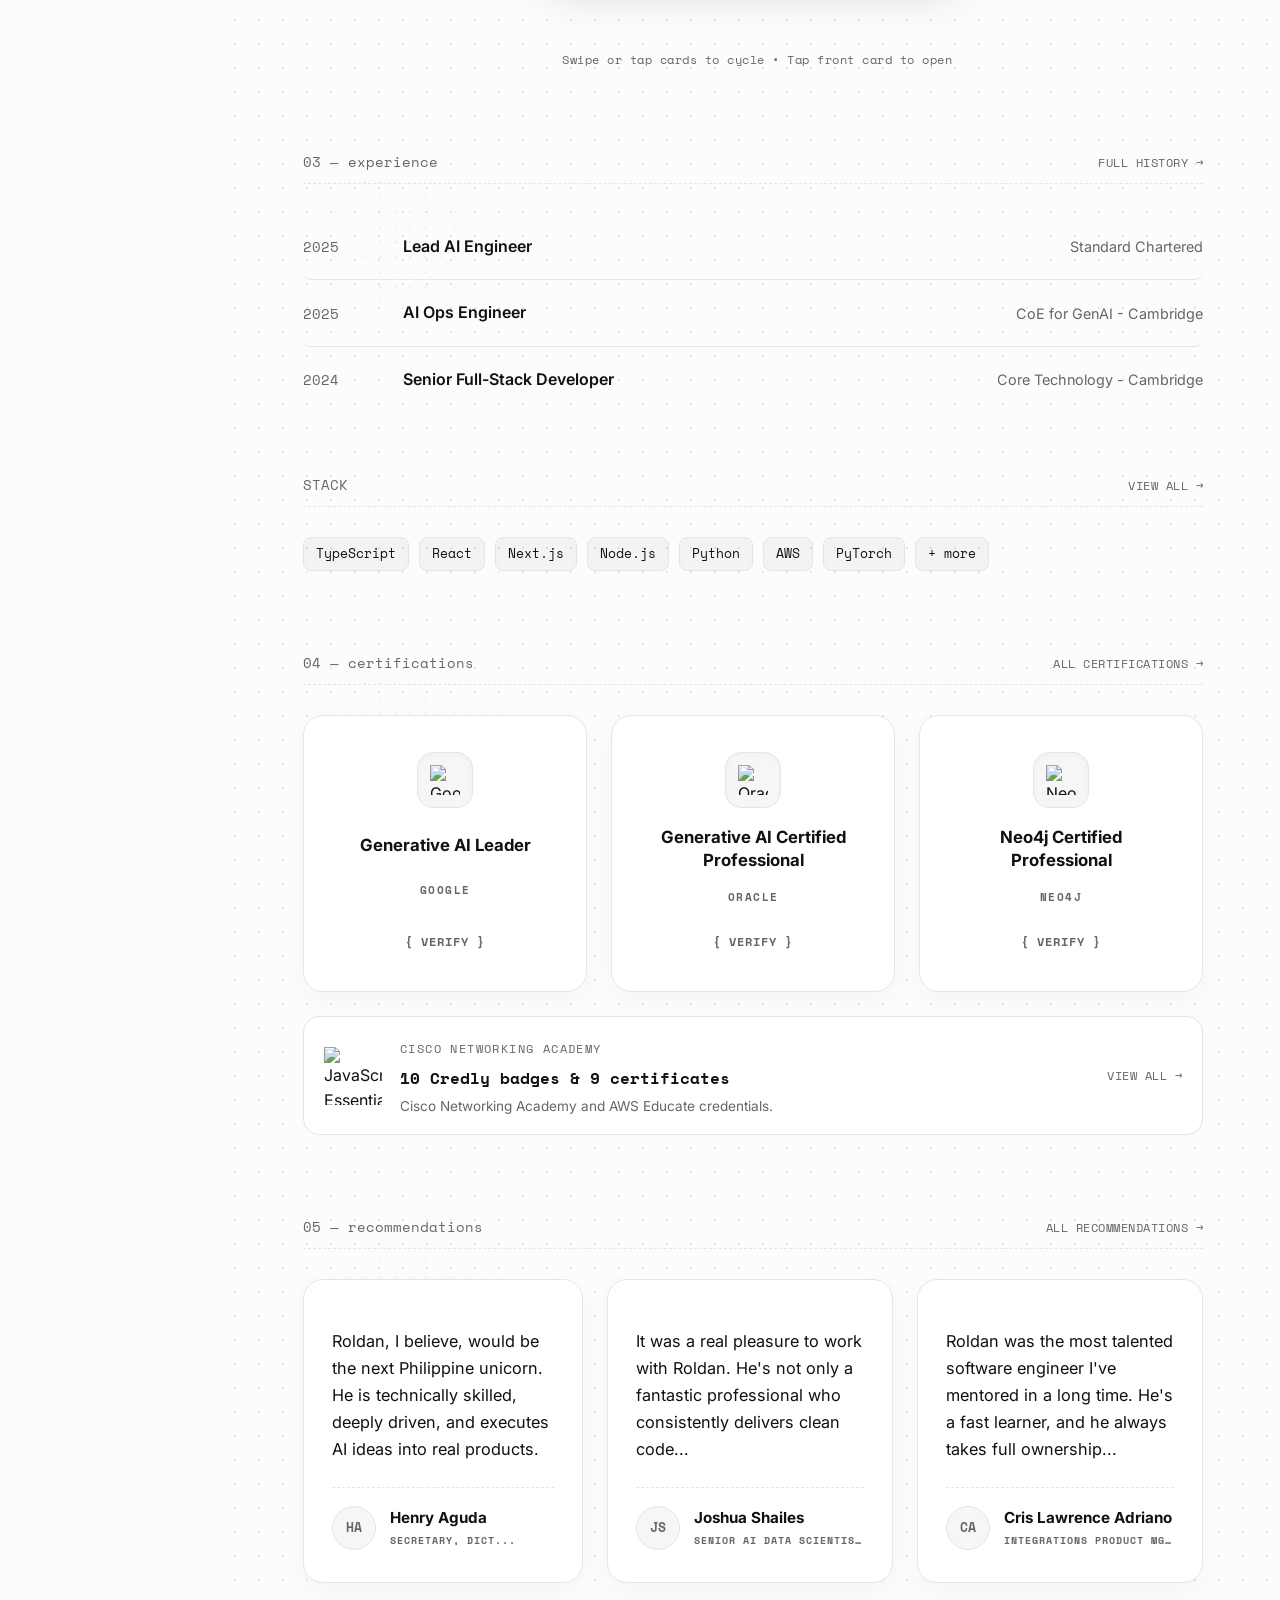
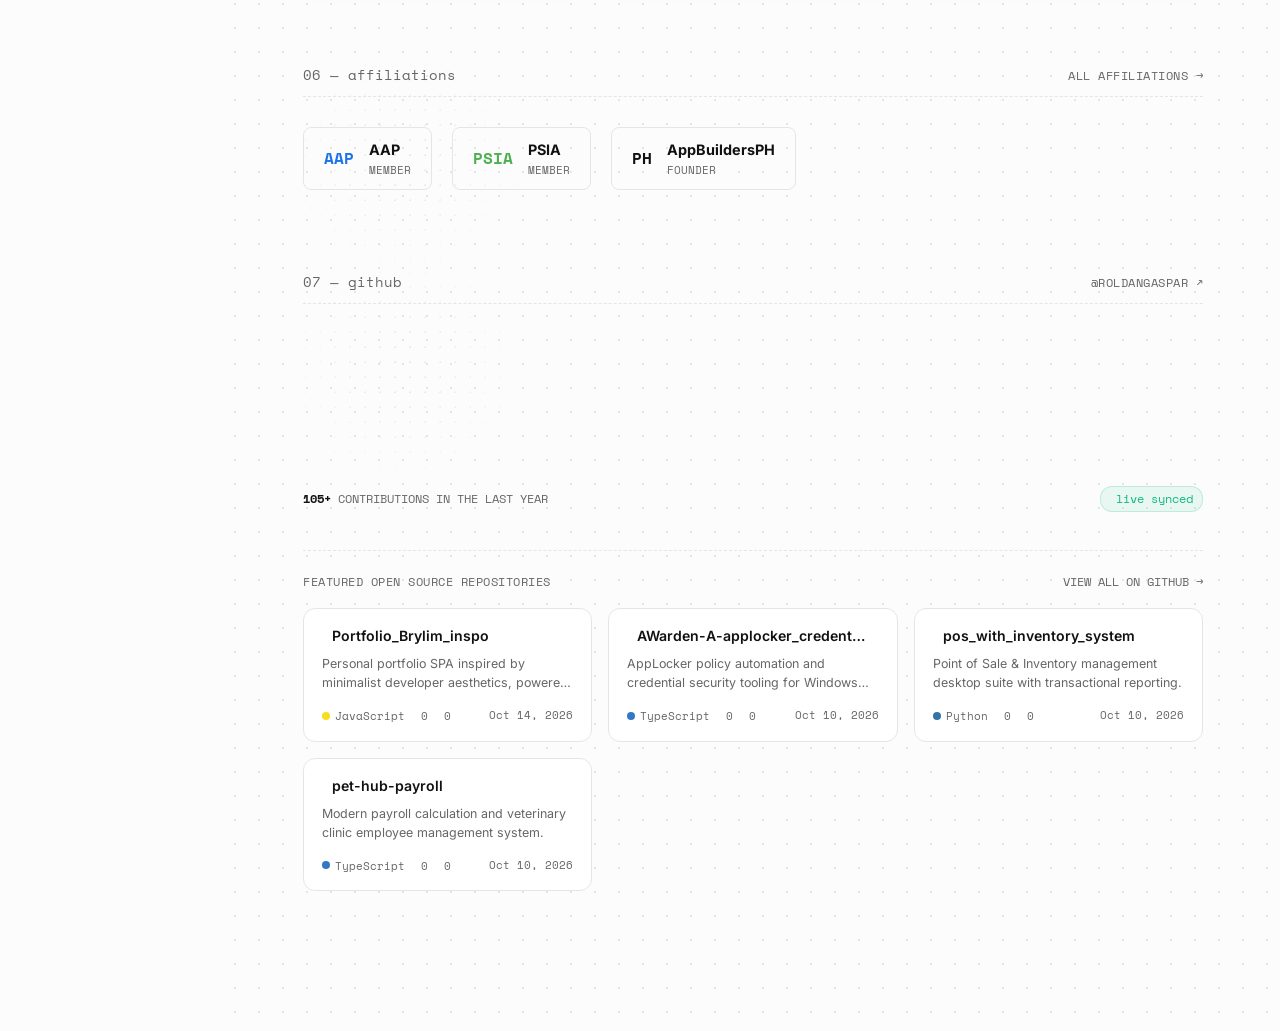
==== commit 58685fcc: "feat(ui): restore overlapping community avatar stack with live Supabase presence" ====
--- a/index.html
+++ b/index.html
@@ -91,17 +91,57 @@
                 <div class="sidebar-divider"></div>
 
                 <div class="sidebar-community">
-                    <div class="community-status-row">
-                        <span class="pulse-indicator" title="Live Analytics Active"></span>
-                        <p class="community-status"><strong id="site-visitor-counter">—</strong> total site views</p>
+                    <div class="avatars" id="sidebar-avatar-stack" title="Live Portfolio Community & Visitors">
+                        <span class="avatar-circle" aria-hidden="true">
+                            <svg viewBox="0 0 36 36" fill="none" xmlns="http://www.w3.org/2000/svg">
+                                <circle cx="18" cy="18" r="18" fill="#ffffff"/>
+                                <path d="M8 34C8.8 27.5 12.5 24 18 24C23.5 24 27.2 27.5 28 34" fill="#18181b"/>
+                                <path d="M14 24.5V34M22 24.5V34" stroke="#ffffff" stroke-width="1.6"/>
+                                <circle cx="18" cy="14.5" r="6" fill="#ffffff" stroke="#18181b" stroke-width="1.8"/>
+                                <path d="M12.5 13C13 9.5 15.5 8 19 8.5C21.8 8.8 23.5 10.5 23.5 13C21.5 11.8 19.5 11.5 16.5 12C14.5 12.3 13.2 12.8 12.5 13Z" fill="#18181b"/>
+                                <rect x="14.2" y="13.5" width="3.2" height="2.2" rx="1" fill="#18181b"/>
+                                <rect x="18.8" y="13.5" width="3.2" height="2.2" rx="1" fill="#18181b"/>
+                                <path d="M17.4 14.5H18.8" stroke="#18181b" stroke-width="1.2"/>
+                                <path d="M16.5 17.8C17.3 18.4 18.7 18.4 19.5 17.8" stroke="#18181b" stroke-width="1.3" stroke-linecap="round"/>
+                            </svg>
+                        </span>
+                        <span class="avatar-circle" aria-hidden="true">
+                            <svg viewBox="0 0 36 36" fill="none" xmlns="http://www.w3.org/2000/svg">
+                                <circle cx="18" cy="18" r="18" fill="#ffffff"/>
+                                <path d="M8.5 34C9.5 28 13 24.5 18 24.5C23 24.5 26.5 28 27.5 34" fill="#18181b"/>
+                                <path d="M15 26L18 30L21 26" stroke="#ffffff" stroke-width="1.4" stroke-linecap="round" stroke-linejoin="round"/>
+                                <circle cx="18" cy="14.8" r="5.8" fill="#ffffff" stroke="#18181b" stroke-width="1.8"/>
+                                <path d="M12 14.5C11.2 11 13.8 8 18 8C22.2 8 24.8 11 24 14.5C23.2 12.2 21 11.2 18 11.2C15 11.2 12.8 12.2 12 14.5Z" fill="#18181b"/>
+                                <circle cx="16" cy="14.8" r="1" fill="#18181b"/>
+                                <circle cx="20" cy="14.8" r="1" fill="#18181b"/>
+                                <path d="M16.6 17.6C17.4 18.2 18.6 18.2 19.4 17.6" stroke="#18181b" stroke-width="1.3" stroke-linecap="round"/>
+                            </svg>
+                        </span>
+                        <span class="avatar-circle" aria-hidden="true">
+                            <svg viewBox="0 0 36 36" fill="none" xmlns="http://www.w3.org/2000/svg">
+                                <circle cx="18" cy="18" r="18" fill="#ffffff"/>
+                                <path d="M8 34C9 27.8 12.8 24.2 18 24.2C23.2 24.2 27 27.8 28 34" fill="#18181b"/>
+                                <path d="M13.5 26.5V34M18 25V34M22.5 26.5V34" stroke="#ffffff" stroke-width="1.2"/>
+                                <circle cx="18" cy="14.8" r="5.8" fill="#ffffff" stroke="#18181b" stroke-width="1.8"/>
+                                <path d="M12.2 12.8C13.2 9.2 16.8 7.6 20.8 8.6C23.2 9.2 24.5 11 24.2 12.8C21.2 11.2 15.8 11.2 12.2 12.8Z" fill="#18181b"/>
+                                <circle cx="16.2" cy="14.6" r="1" fill="#18181b"/>
+                                <circle cx="20.2" cy="14.6" r="1" fill="#18181b"/>
+                                <path d="M16.8 17.8H19.5" stroke="#18181b" stroke-width="1.3" stroke-linecap="round"/>
+                            </svg>
+                        </span>
+                        <span class="avatar-count" id="community-avatar-count" title="Community notes & active sessions">+2</span>
                     </div>
+                    <p class="community-status">
+                        <strong id="live-viewer-count">1</strong> <span id="live-viewer-label">person viewing now</span>
+                        <span class="community-views-meta" title="Total Verified Site Views">&bull; <strong id="site-visitor-counter">—</strong> views</span>
+                    </p>
                     <div class="community-action-row">
-                        <button class="community-chat-link" id="sidebar-guestbook-btn" title="View & Sign Developer Guestbook">
-                            <span class="icon"><i class="ph ph-book-bookmark"></i></span> guestbook
+                        <button class="community-chat-link" id="sidebar-community-chat-btn" title="Open 2D Dev Lounge & Community Chat">
+                            <span class="icon"><i class="ph ph-chat-centered-dots"></i></span> community chat
                         </button>
                         <span class="community-sep">&bull;</span>
-                        <button class="community-chat-link" id="sidebar-quick-chat-btn" data-open-contact="General Inquiry">
-                            <span class="icon"><i class="ph ph-chat-circle"></i></span> get in touch
+                        <button class="community-sub-link" id="sidebar-guestbook-btn" title="View & Sign Developer Guestbook">
+                            guestbook
                         </button>
                     </div>
                 </div>
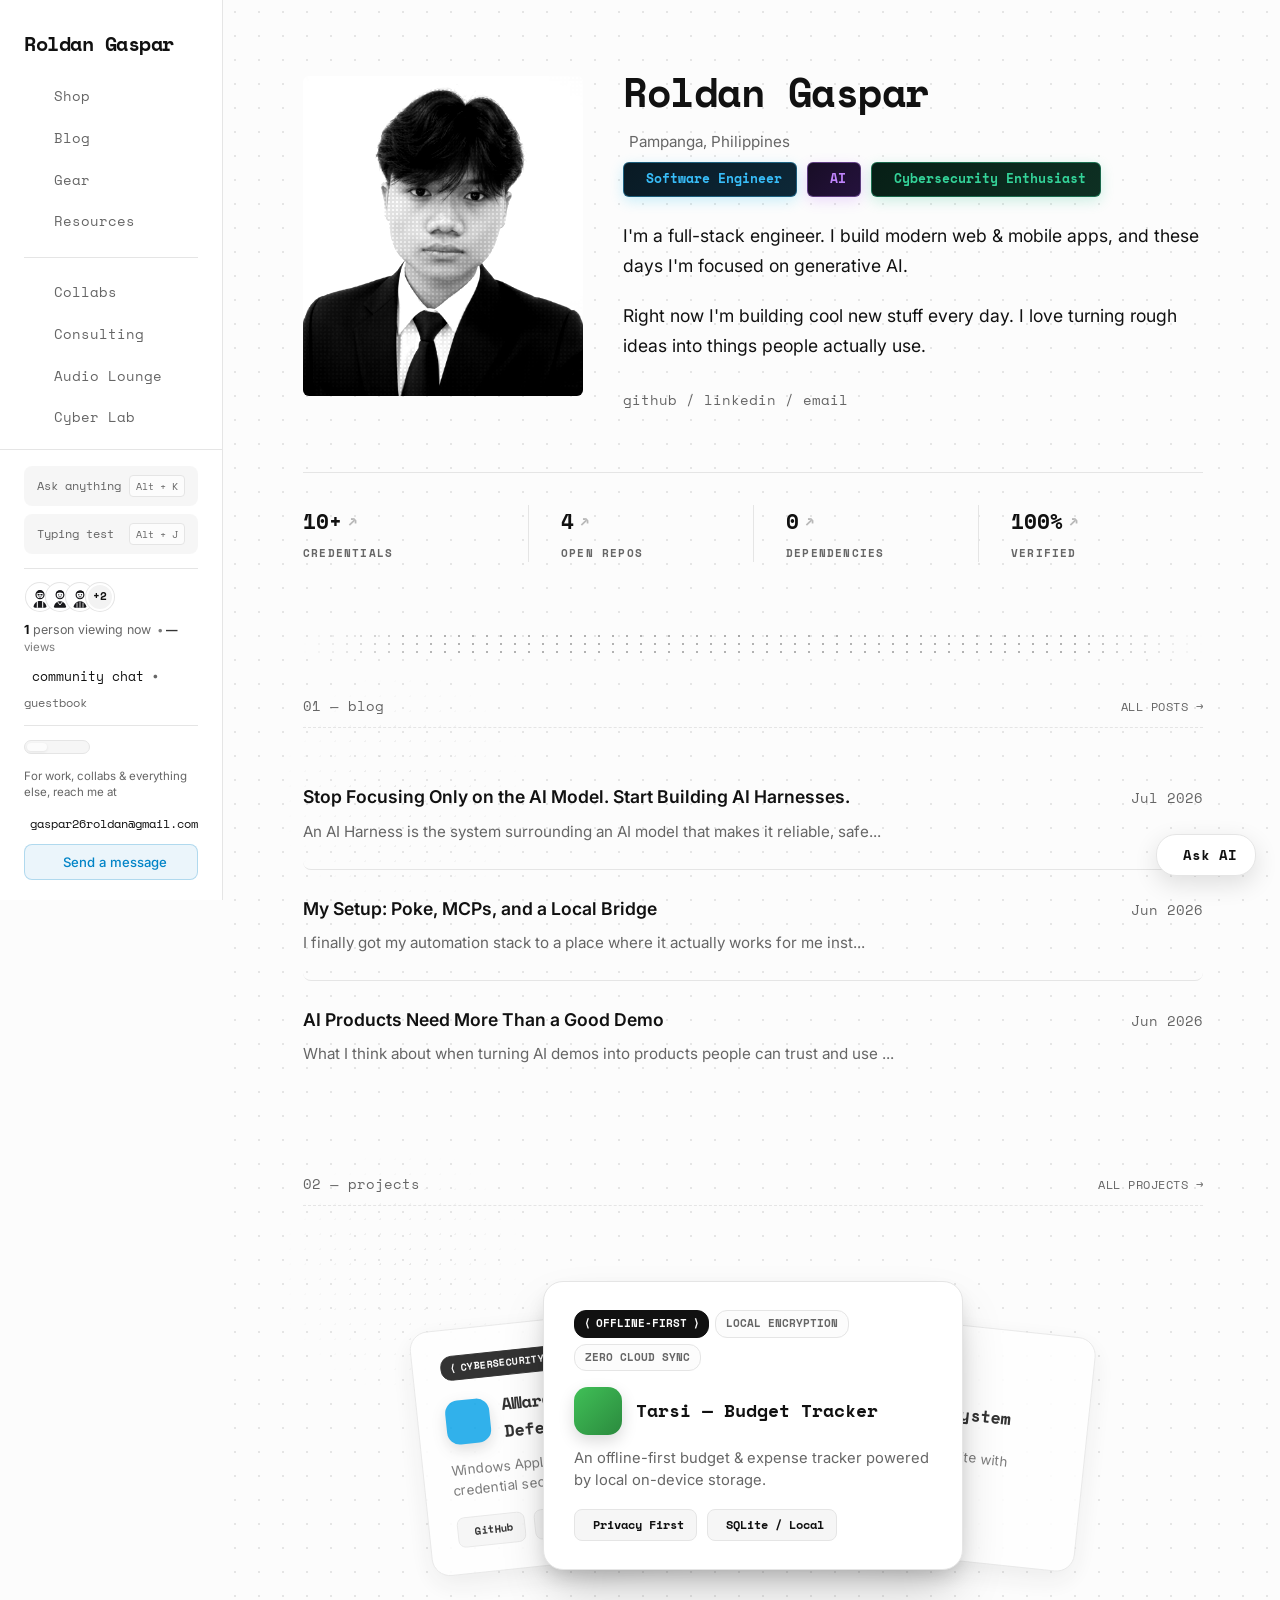
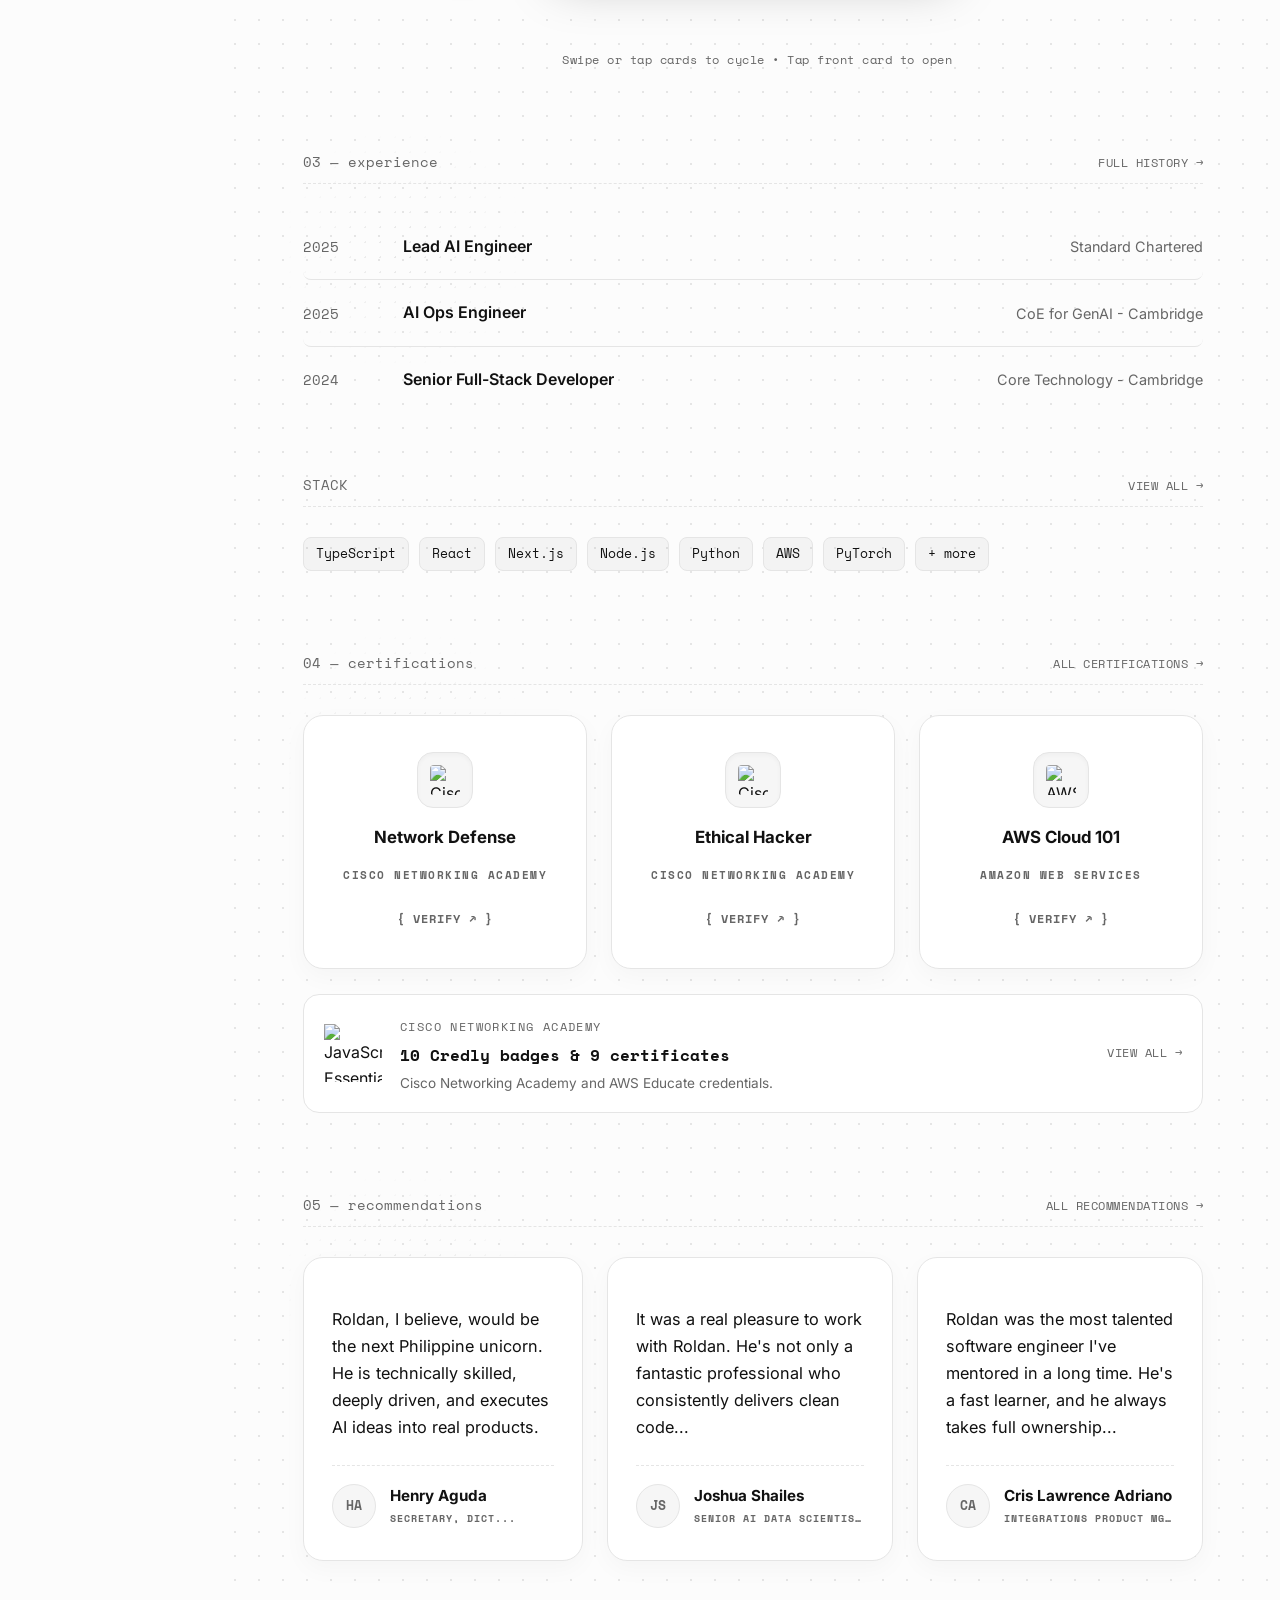
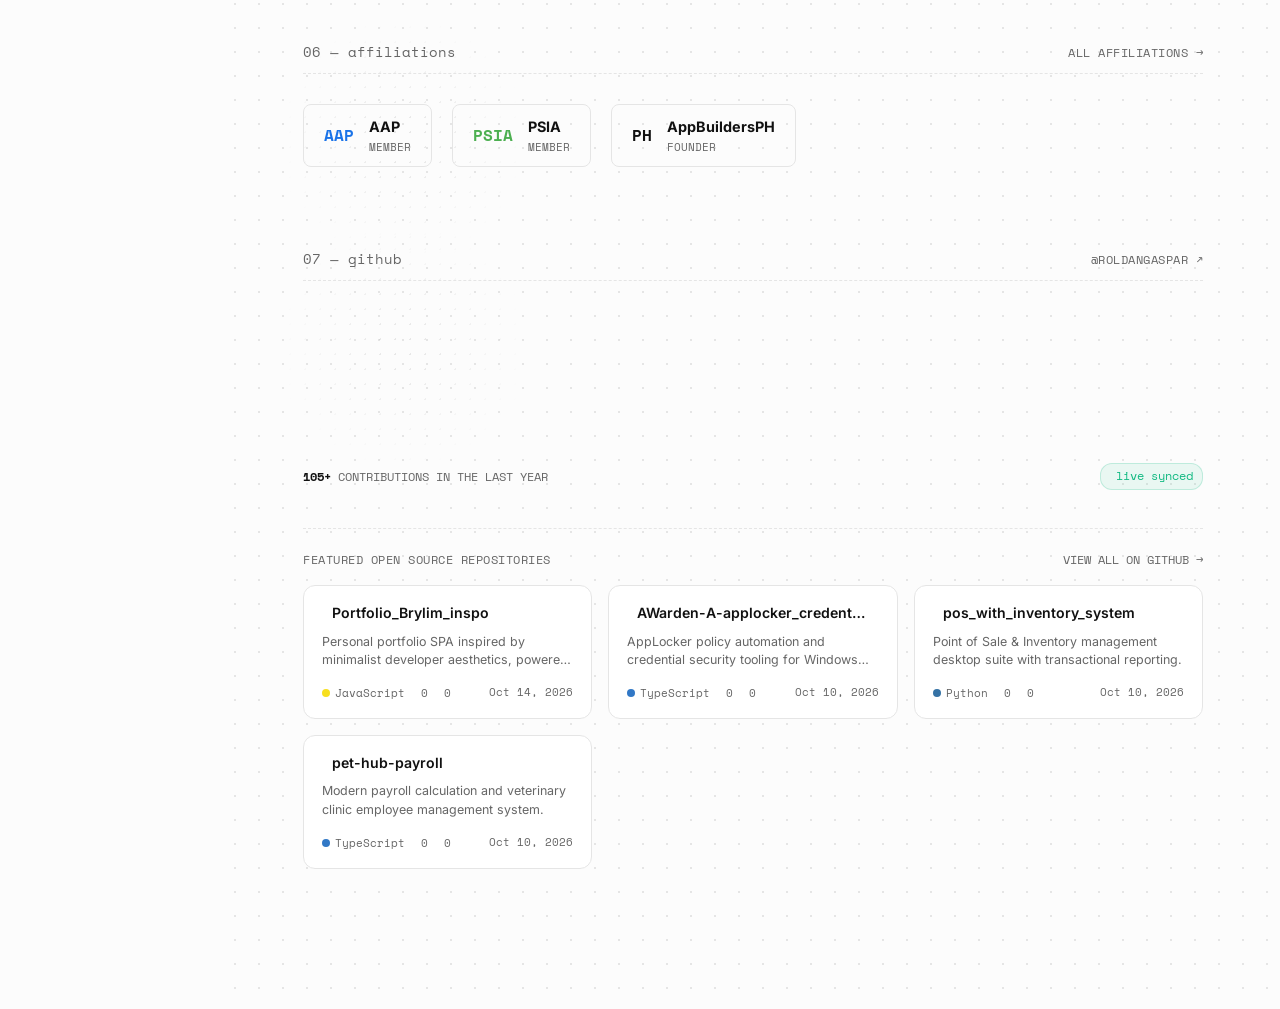
==== commit a49ef586: "feat: optimize favicon bandwidth, add 3D Cyber-Loft chat drawer, and audit content authenticity" ====
--- a/index.html
+++ b/index.html
@@ -20,13 +20,14 @@
     <meta name="twitter:description" content="Portfolio of Roldan Gaspar — Software Engineer, AI, and Cybersecurity enthusiast based in Pampanga, Philippines.">
     <meta name="twitter:image" content="https://roldangaspar.vercel.app/MyPic.webp">
 
-    <link rel="icon" type="image/png" href="MyPic.png">
-    <link rel="shortcut icon" type="image/png" href="MyPic.png">
-    <link rel="apple-touch-icon" href="MyPic.png">
+    <link rel="icon" type="image/svg+xml" href="assets/icons/favicon.svg">
+    <link rel="icon" type="image/png" sizes="32x32" href="assets/icons/favicon-32.png">
+    <link rel="shortcut icon" href="assets/icons/favicon-32.png">
+    <link rel="apple-touch-icon" sizes="180x180" href="assets/icons/apple-touch-icon.png">
     <link rel="preconnect" href="https://fonts.googleapis.com">
     <link rel="preconnect" href="https://fonts.gstatic.com" crossorigin>
     <link href="https://fonts.googleapis.com/css2?family=Inter:wght@400;500;600&family=Space+Mono:ital,wght@0,400;0,700;1,400&display=swap" rel="stylesheet">
-    <script src="https://unpkg.com/@phosphor-icons/web"></script>
+    <script src="https://unpkg.com/@phosphor-icons/web@2.1.1"></script>
     <link rel="stylesheet" href="src/css/main.css">
 </head>
 <body>
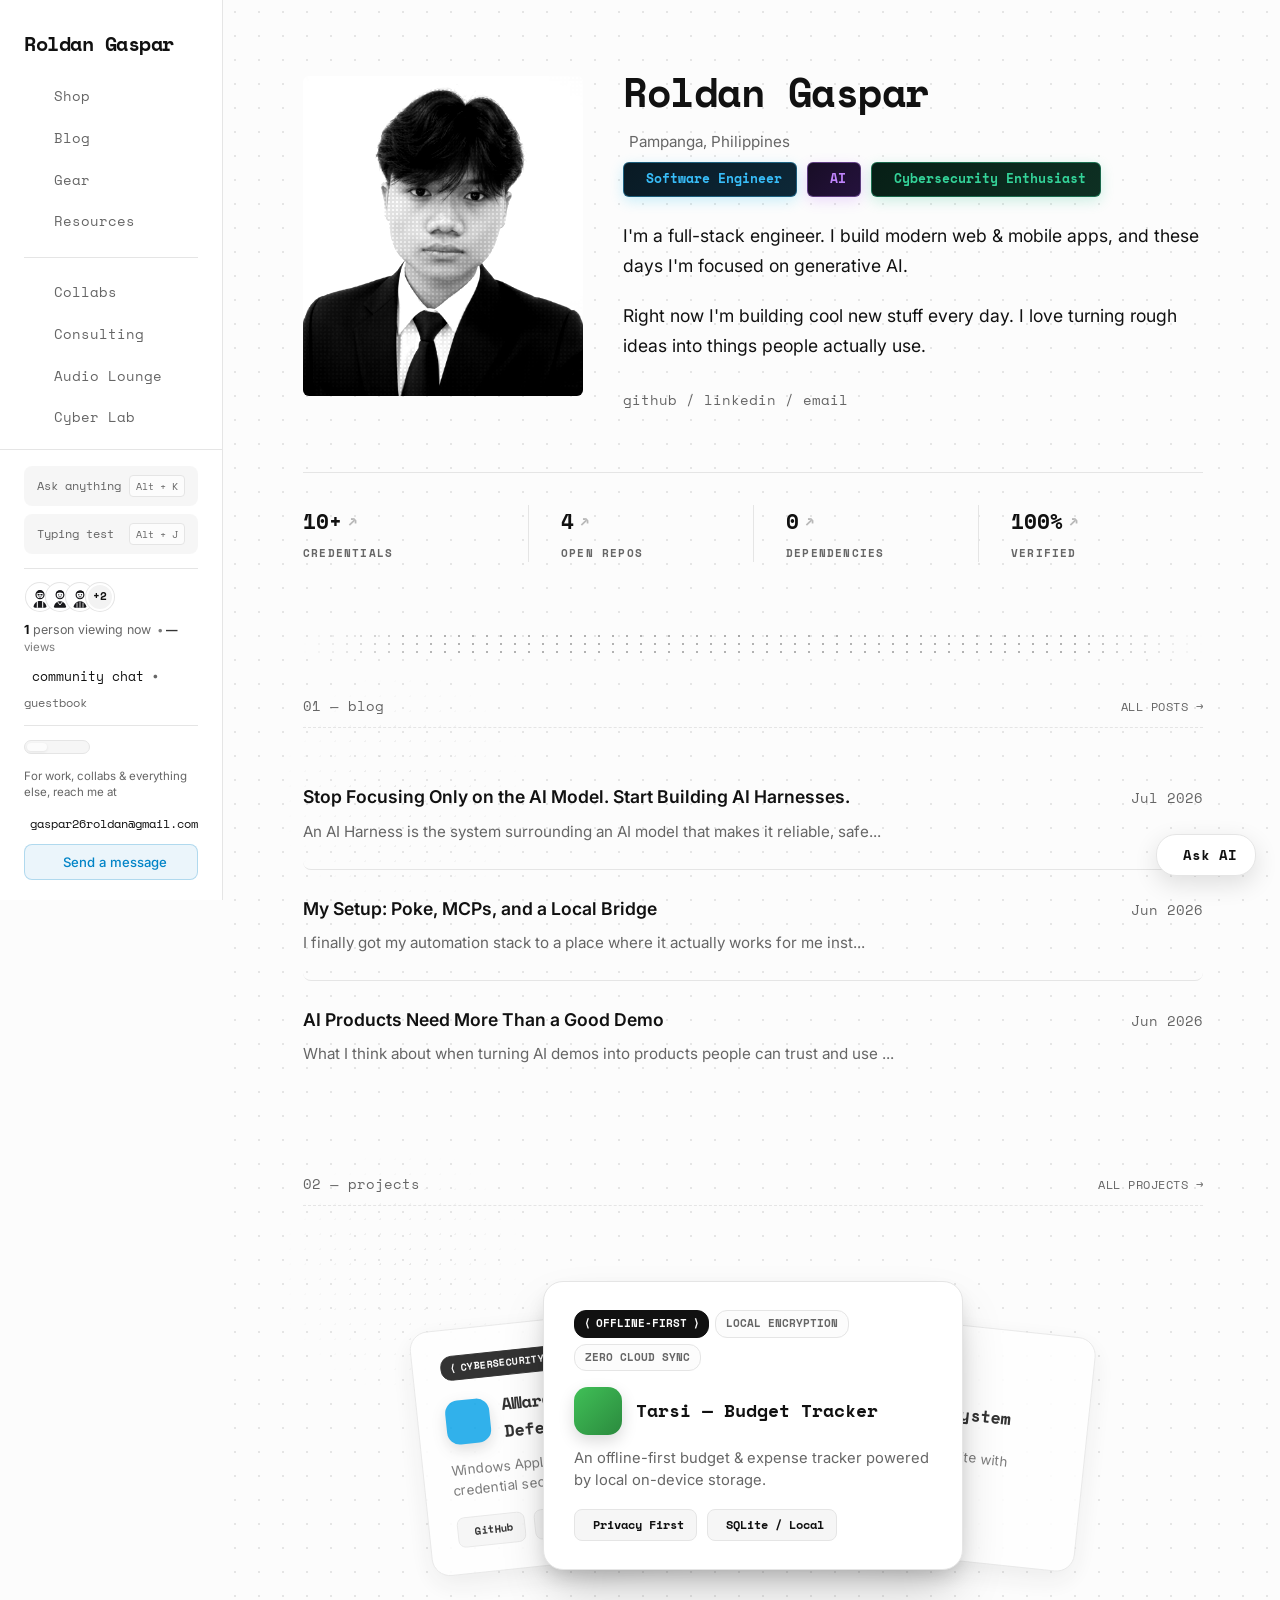
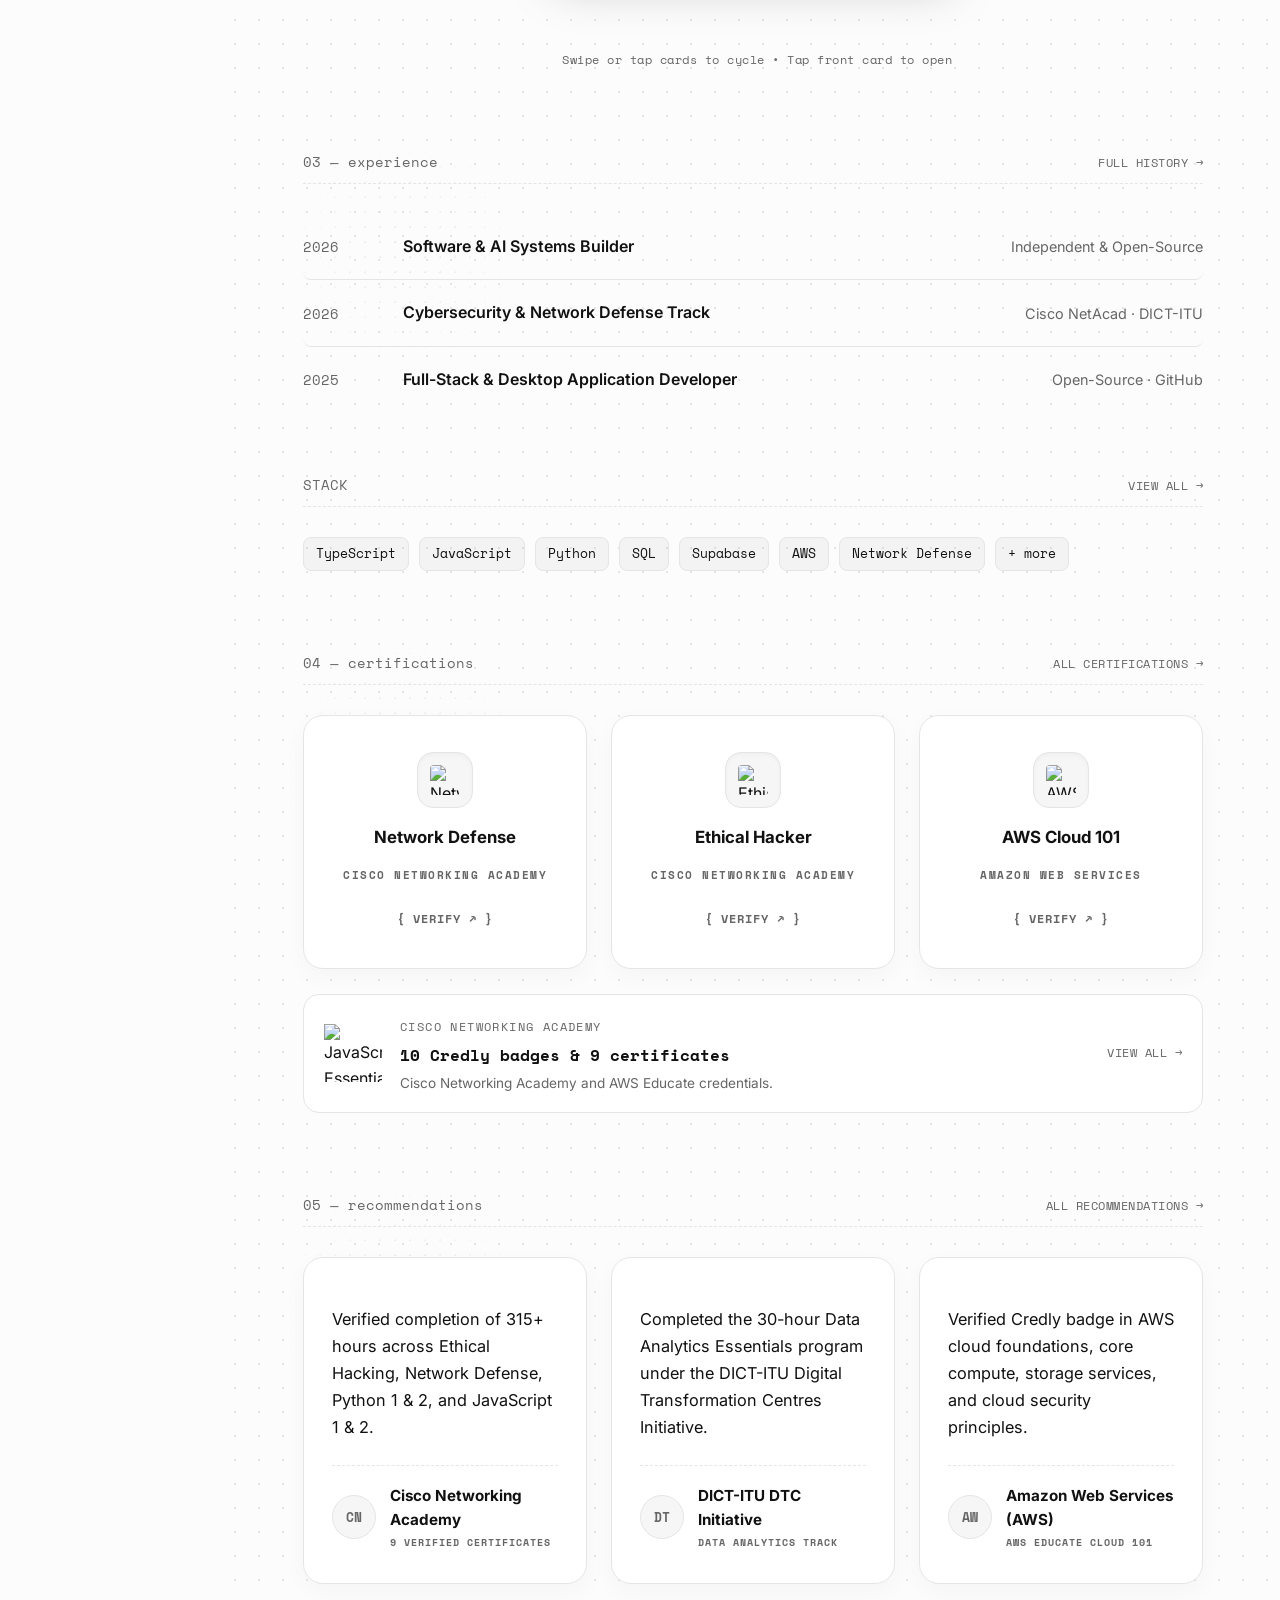
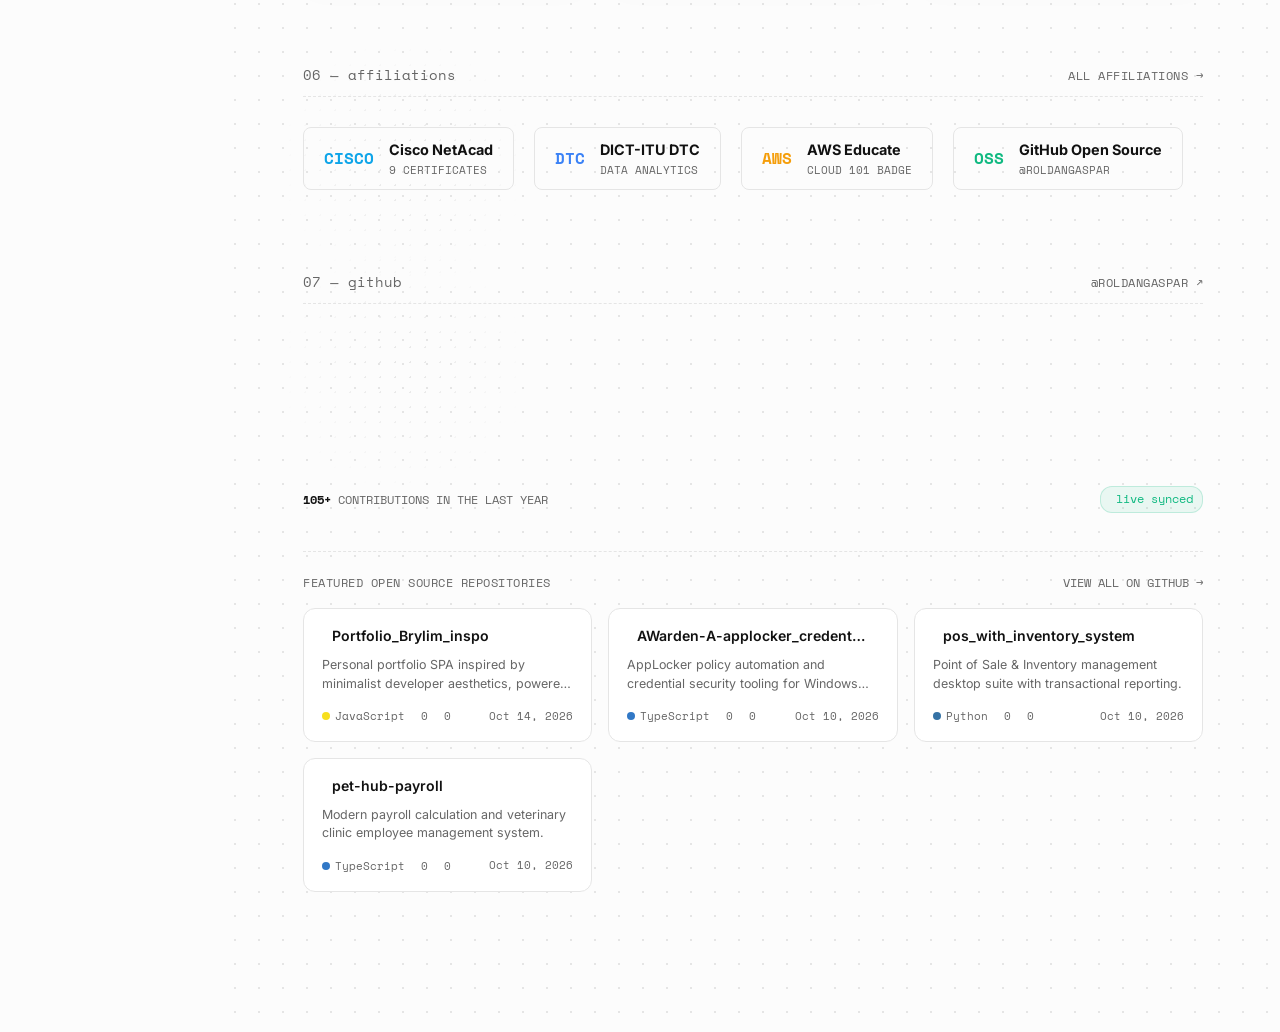
==== commit 9fcc9eff: "feat(seo): add JSON-LD structured data, dynamic route titles, and lazy image decoding (Phase 9)" ====
--- a/index.html
+++ b/index.html
@@ -3,8 +3,50 @@
 <head>
     <meta charset="UTF-8">
     <meta name="viewport" content="width=device-width, initial-scale=1.0">
-    <title>Roldan Gaspar - Portfolio</title>
+    <title>Roldan Gaspar — Software Engineer · AI · Cybersecurity</title>
     <meta name="description" content="Roldan Gaspar — Software Engineer, AI, and Cybersecurity enthusiast based in Pampanga, Philippines. Explore projects, certifications, and soundscapes.">
+    <meta name="author" content="Roldan Gaspar">
+    <link rel="canonical" href="https://roldangaspar.vercel.app/">
+
+    <!-- Structured Data (JSON-LD) -->
+    <script type="application/ld+json">
+    {
+        "@context": "https://schema.org",
+        "@graph": [
+            {
+                "@type": "Person",
+                "name": "Roldan Gaspar",
+                "jobTitle": "Software Engineer",
+                "url": "https://roldangaspar.vercel.app/",
+                "image": "https://roldangaspar.vercel.app/MyPic.webp",
+                "email": "mailto:gaspar26roldan@gmail.com",
+                "address": {
+                    "@type": "PostalAddress",
+                    "addressLocality": "Pampanga",
+                    "addressCountry": "PH"
+                },
+                "sameAs": [
+                    "https://github.com/RoldanGaspar",
+                    "https://www.linkedin.com/in/roldangaspar"
+                ],
+                "knowsAbout": [
+                    "Software Engineering",
+                    "Artificial Intelligence",
+                    "Cybersecurity",
+                    "Network Defense",
+                    "TypeScript",
+                    "Python",
+                    "JavaScript"
+                ]
+            },
+            {
+                "@type": "WebSite",
+                "name": "Roldan Gaspar Portfolio",
+                "url": "https://roldangaspar.vercel.app/"
+            }
+        ]
+    }
+    </script>
     
     <!-- Open Graph / Facebook / LinkedIn -->
     <meta property="og:type" content="website">
@@ -31,6 +73,7 @@
     <link rel="stylesheet" href="src/css/main.css">
 </head>
 <body>
+    <div id="route-announcer" class="sr-only" aria-live="polite" aria-atomic="true"></div>
     <!-- Mobile Sticky Top Bar -->
     <header class="mobile-header-bar">
         <a href="#/" class="mobile-logo">Roldan Gaspar</a>
@@ -152,11 +195,11 @@
                 <div class="sidebar-footer">
                     <div class="theme-toggles">
                         <div class="theme-group">
-                            <button class="theme-btn" data-set-theme="system"><i class="ph ph-desktop"></i></button>
-                            <button class="theme-btn active" data-set-theme="light"><i class="ph ph-sun"></i></button>
-                            <button class="theme-btn" data-set-theme="dark"><i class="ph ph-moon"></i></button>
+                            <button class="theme-btn" data-set-theme="system" aria-label="Use system theme" title="System theme"><i class="ph ph-desktop"></i></button>
+                            <button class="theme-btn active" data-set-theme="light" aria-label="Switch to light theme" title="Light theme"><i class="ph ph-sun"></i></button>
+                            <button class="theme-btn" data-set-theme="dark" aria-label="Switch to dark theme" title="Dark theme"><i class="ph ph-moon"></i></button>
                         </div>
-                        <button class="theme-btn sound-btn" id="soundscape-toggle-btn" title="Toggle Lo-Fi Ambient Soundscape"><i class="ph ph-speaker-slash"></i></button>
+                        <button class="theme-btn sound-btn" id="soundscape-toggle-btn" aria-label="Toggle Lo-Fi Ambient Soundscape" title="Toggle Lo-Fi Ambient Soundscape"><i class="ph ph-speaker-slash"></i></button>
                     </div>
                     <p class="contact-text">For work, collabs & everything else, reach me at</p>
                     <a href="mailto:gaspar26roldan@gmail.com" class="contact-email"><span class="icon"><i class="ph ph-envelope-simple"></i></span> gaspar26roldan@gmail.com</a>
@@ -193,7 +236,7 @@
                     <h3>Roldan's AI Assistant</h3>
                     <span class="online-status">● Online</span>
                 </div>
-                <button id="ai-drawer-close" class="ai-close-btn"><i class="ph ph-x"></i></button>
+                <button id="ai-drawer-close" class="ai-close-btn" aria-label="Close AI Assistant"><i class="ph ph-x"></i></button>
             </div>
             
             <div id="ai-chat-messages" class="ai-chat-messages">
@@ -209,8 +252,8 @@
             </div>
 
             <div class="ai-drawer-footer">
-                <input type="text" id="ai-user-input" placeholder="Ask AI about Roldan..." maxlength="100">
-                <button id="ai-send-btn"><i class="ph-fill ph-paper-plane-right"></i></button>
+                <input type="text" id="ai-user-input" aria-label="Ask AI about Roldan" placeholder="Ask AI about Roldan..." maxlength="100">
+                <button id="ai-send-btn" aria-label="Send message to AI Assistant"><i class="ph-fill ph-paper-plane-right"></i></button>
             </div>
         </div>
     </div>
